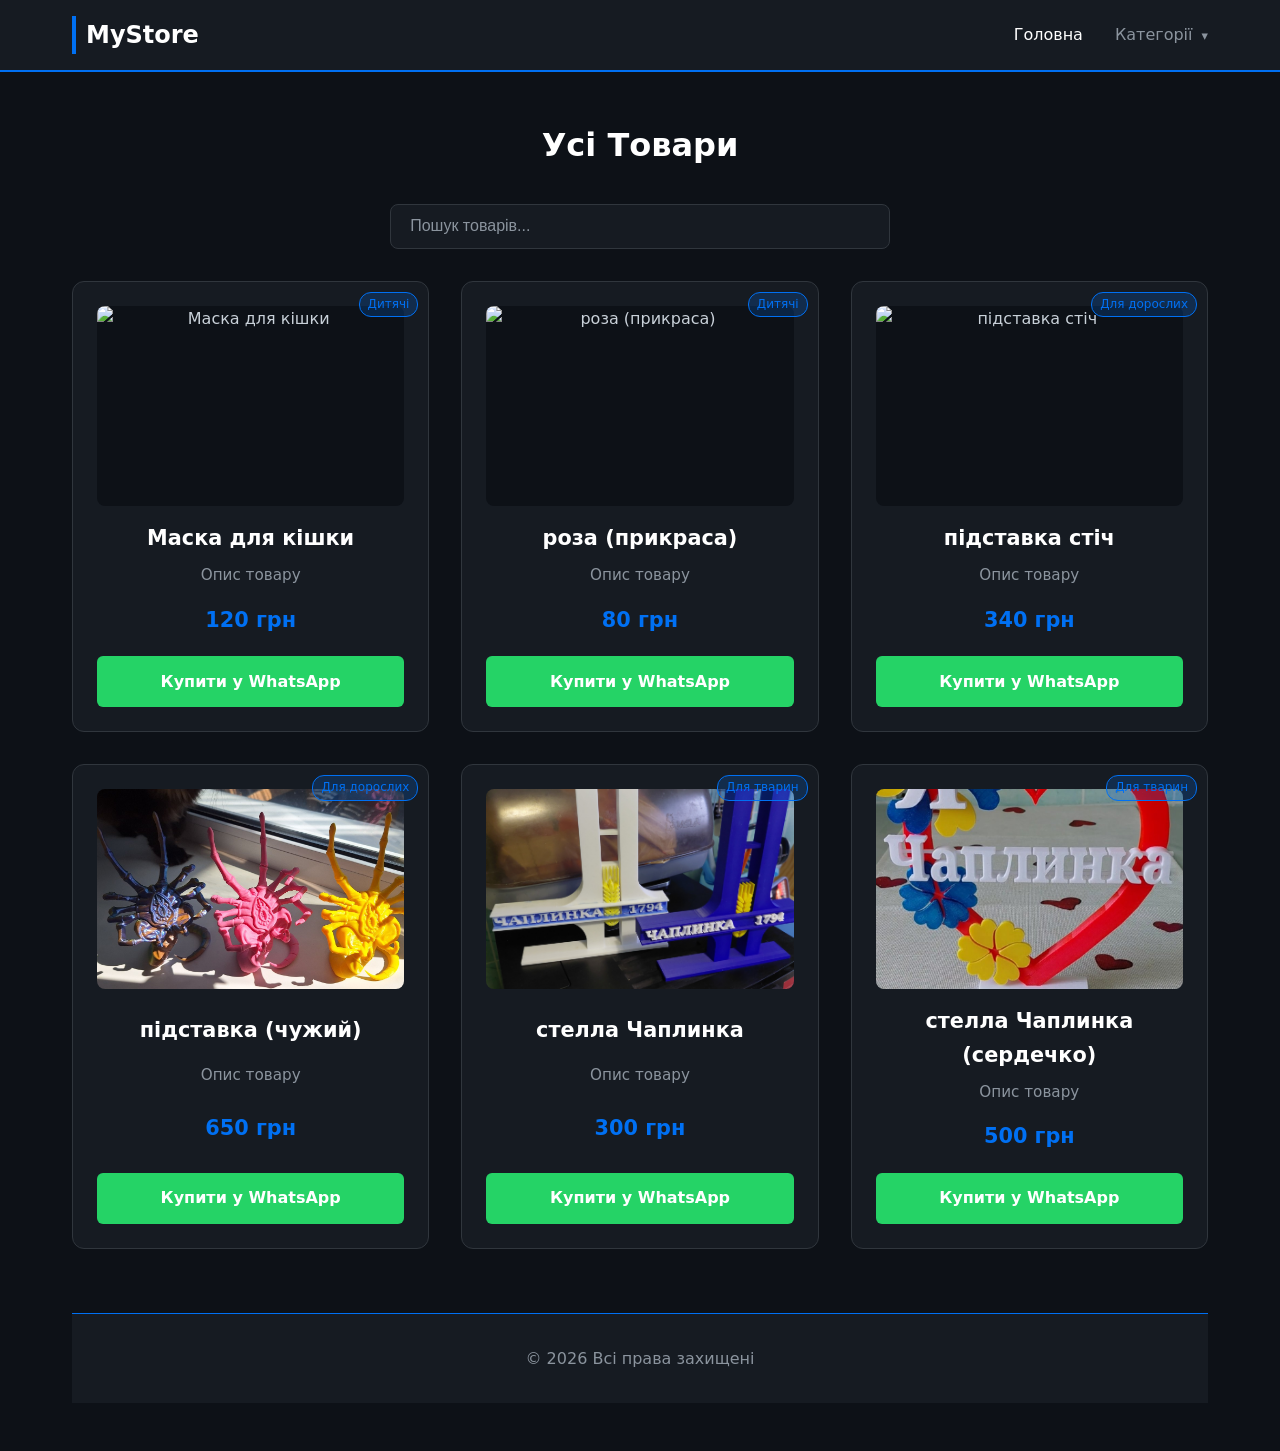
==== index.html @ a67df431 "ввв" ====
<!DOCTYPE html>
<html lang="uk">
<head>
    <meta charset="UTF-8">
    <meta name="viewport" content="width=device-width, initial-scale=1.0">
    <title>MyStore — Головна</title>
    <link rel="stylesheet" href="css/style.css">
</head>
<body>

    <header class="header">
        <div class="nav-container">
            <a href="#" class="logo" onclick="filterCategory('all')">MyStore</a>
            
            <ul class="nav-menu">
                <li><a href="#" class="nav-link active" onclick="filterCategory('all')">Головна</a></li>
                
                <li class="dropdown">
                    <a href="#" class="nav-link dropdown-toggle">Категорії <span class="arrow">▾</span></a>
                    <ul class="dropdown-menu">
                        <li><a href="#" onclick="filterCategory('kids')">Дитячі</a></li>
                        <li><a href="#" onclick="filterCategory('adults')">Для дорослих</a></li>
                        <li><a href="#" onclick="filterCategory('pets')">Для тварин</a></li>
                    </ul>
                </li>
            </ul>
        </div>
    </header>

    <main class="main-content">
        <h2 id="page-title" class="section-title">Усі Товари</h2>
        <div class="search-box">

    <input 
        type="text" 
        id="search-input" 
        placeholder="Пошук товарів..." 
        oninput="searchProducts()"
    >
</div>

    <div class="products-grid">

    <div class="product-card" data-category="kids">
        <div class="product-image-box">
            <img src="images/product1.jpg" alt="Маска для кішки" class="product-img">
        </div>
        <span class="category-badge">Дитячі</span>
        <h3>Маска для кішки</h3>
        <p class="description">Опис товару</p>
        <p class="price">120 грн</p>
        <a href="https://wa.me/380XXXXXXXXX?text=Привіт!%20Я%20хочу%20замовити%20Маска%20для%20кішки" target="_blank" class="btn">Купити у WhatsApp</a>
    </div>

    <div class="product-card" data-category="kids">
        <div class="product-image-box">
            <img src="images/product2.jpg" alt="роза (прикраса)" class="product-img">
        </div>
        <span class="category-badge">Дитячі</span>
        <h3>роза (прикраса)</h3>
        <p class="description">Опис товару</p>
        <p class="price">80 грн</p>
        <a href="https://wa.me/380XXXXXXXXX?text=Привіт!%20Я%20хочу%20замовити%20роза%20(прикраса)" target="_blank" class="btn">Купити у WhatsApp</a>
    </div>

    <div class="product-card" data-category="adults">
        <div class="product-image-box">
            <img src="images/product3.jpg" alt="підставка стіч" class="product-img">
        </div>
        <span class="category-badge">Для дорослих</span>
        <h3>підставка стіч</h3>
        <p class="description">Опис товару</p>
        <p class="price">340 грн</p>
        <a href="https://wa.me/380XXXXXXXXX?text=Привіт!%20Я%20хочу%20замовити%20підставка%20стіч" target="_blank" class="btn">Купити у WhatsApp</a>
    </div>

    <div class="product-card" data-category="adults">
        <div class="product-image-box">
            <img src="images/product4.jpg" alt="підставка (чужий)" class="product-img">
        </div>
        <span class="category-badge">Для дорослих</span>
        <h3>підставка (чужий)</h3>
        <p class="description">Опис товару</p>
        <p class="price">650 грн</p>
        <a href="https://wa.me/380XXXXXXXXX?text=Привіт!%20Я%20хочу%20замовити%20підставка%20(чужий)" target="_blank" class="btn">Купити у WhatsApp</a>
    </div>

    <div class="product-card" data-category="pets">
        <div class="product-image-box">
            <img src="images/product5.jpg" alt="стелла Чаплинка" class="product-img">
        </div>
        <span class="category-badge">Для тварин</span>
        <h3>стелла Чаплинка</h3>
        <p class="description">Опис товару</p>
        <p class="price">300 грн</p>
        <a href="https://wa.me/380XXXXXXXXX?text=Привіт!%20Я%20хочу%20замовити%20стелла%20Чаплинка" target="_blank" class="btn">Купити у WhatsApp</a>
    </div>

    <div class="product-card" data-category="pets">
        <div class="product-image-box">
            <img src="images/product6.jpg" alt="стелла Чаплинка (сердечко)" class="product-img">
        </div>
        <span class="category-badge">Для тварин</span>
        <h3>стелла Чаплинка (сердечко)</h3>
        <p class="description">Опис товару</p>
        <p class="price">500 грн</p>
        <a href="https://wa.me/380XXXXXXXXX?text=Привіт!%20Я%20хочу%20замовити%20стелла%20Чаплинка%20(сердечко)" target="_blank" class="btn">Купити у WhatsApp</a>
    </div>

</div>
    <footer class="footer">
        <p>&copy; 2026 Всі права захищені</p>
    </footer>

    <script src="js/script.js"></script>
</body>
</html>
---- css/style.css ----
* {
    margin: 0;
    padding: 0;
    box-sizing: border-box;
}

body {
    font-family: system-ui, -apple-system, BlinkMacSystemFont, 'Segoe UI', Roboto, sans-serif;
    line-height: 1.6;
    background-color: #0d1117;
    color: #c9d1d9;
    min-height: 100vh;
}

/* Шапка */
.header {
    background-color: #161b22;
    border-bottom: 2px solid #0070f3;
    position: sticky;
    top: 0;
    z-index: 100;
}

.nav-container {
    max-width: 1200px;
    margin: 0 auto;
    padding: 1rem 2rem;
    display: flex;
    justify-content: space-between;
    align-items: center;
}

.logo {
    font-size: 1.5rem;
    font-weight: 700;
    color: #ffffff;
    text-decoration: none;
    border-left: 4px solid #0070f3;
    padding-left: 10px;
}

.nav-menu {
    display: flex;
    list-style: none;
    gap: 2rem;
    align-items: center;
}

.nav-link {
    text-decoration: none;
    color: #8b949e;
    font-weight: 500;
    transition: color 0.3s ease;
}

.nav-link:hover, .nav-link.active {
    color: #ffffff;
}

/* --- Випадаюче меню (Dropdown) --- */
.dropdown {
    position: relative;
}

.arrow {
    font-size: 0.8rem;
    margin-left: 4px;
    transition: transform 0.3s ease;
    display: inline-block;
}

.dropdown:hover .arrow {
    transform: rotate(180deg); /* Повертаємо стрілочку при наведенні */
}

.dropdown-menu {
    position: absolute;
    top: 100%;
    left: 0;
    background-color: #161b22;
    border: 1px solid #30363d;
    border-top: 2px solid #0070f3;
    border-radius: 8px;
    list-style: none;
    padding: 0.5rem 0;
    min-width: 170px;
    box-shadow: 0 10px 25px rgba(0,0,0,0.5);
    
    /* Приховуємо за замовчуванням */
    opacity: 0;
    visibility: hidden;
    transform: translateY(10px);
    transition: all 0.3s ease;
}

/* Показуємо при наведенні мишки */
.dropdown:hover .dropdown-menu {
    opacity: 1;
    visibility: visible;
    transform: translateY(0);
}

.dropdown-menu li a {
    display: block;
    padding: 0.6rem 1.2rem;
    color: #8b949e;
    text-decoration: none;
    font-size: 0.95rem;
    transition: background-color 0.2s, color 0.2s;
}

.dropdown-menu li a:hover {
    background-color: #0070f3;
    color: #ffffff;
}

/* --- Контент і Товари --- */
.main-content {
    max-width: 1200px;
    margin: 0 auto;
    padding: 3rem 2rem;
}

.section-title {
    font-size: 2rem;
    color: #ffffff;
    margin-bottom: 2rem;
    text-align: center;
}

.products-grid {
    display: grid;
    grid-template-columns: repeat(auto-fit, minmax(280px, 1fr));
    gap: 2rem;
}

.product-card {
    background-color: #161b22;
    border: 1px solid #30363d;
    border-radius: 12px;
    padding: 1.5rem;
    display: flex;
    flex-direction: column;
    justify-content: space-between;
    text-align: center;
    position: relative;
    transition: transform 0.3s ease, border-color 0.3s ease;
}

.product-card:hover {
    transform: translateY(-5px);
    border-color: #0070f3;
    box-shadow: 0 10px 20px rgba(0, 112, 243, 0.2);
}

.category-badge {
    position: absolute;
    top: 10px;
    right: 10px;
    background-color: rgba(0, 112, 243, 0.2);
    color: #0070f3;
    border: 1px solid #0070f3;
    font-size: 0.75rem;
    padding: 2px 8px;
    border-radius: 12px;
}

.product-image-box {
    width: 100%;
    height: 200px;
    background-color: #0d1117;
    border-radius: 8px;
    overflow: hidden;
    margin-bottom: 1rem;
    display: flex;
    align-items: center;
    justify-content: center;
}

.product-img {
    width: 100%;
    height: 100%;
    object-fit: cover;
}

.product-card h3 {
    color: #ffffff;
    font-size: 1.3rem;
    margin-bottom: 0.5rem;
}

.description {
    color: #8b949e;
    font-size: 0.95rem;
    margin-bottom: 1rem;
}

.price {
    color: #0070f3;
    font-size: 1.3rem;
    font-weight: bold;
    margin-bottom: 1.2rem;
}

.btn {
    display: inline-block;
    background-color: #25d366;
    color: #ffffff;
    text-decoration: none;
    padding: 0.8rem 1.2rem;
    border-radius: 6px;
    font-weight: 600;
    transition: background-color 0.2s ease;
}

.btn:hover {
    background-color: #1eb954;
}

.footer {
    text-align: center;
    padding: 2rem;
    color: #8b949e;
    margin-top: 4rem;
    border-top: 1px solid #0070f3;
    background-color: #161b22;
}

/* Пошуковий блок */
.search-box {
    margin-bottom: 2rem;
    text-align: center;
}

#search-input {
    width: 100%;
    max-width: 500px;
    padding: 0.8rem 1.2rem;
    font-size: 1rem;
    background-color: #161b22;
    color: #ffffff;
    border: 1px solid #30363d;
    border-radius: 8px;
    outline: none;
    transition: border-color 0.3s ease, box-shadow 0.3s ease;
}

#search-input:focus {
    border-color: #0070f3;
    box-shadow: 0 0 10px rgba(0, 112, 243, 0.3);
}

#search-input::placeholder {
    color: #8b949e;
}
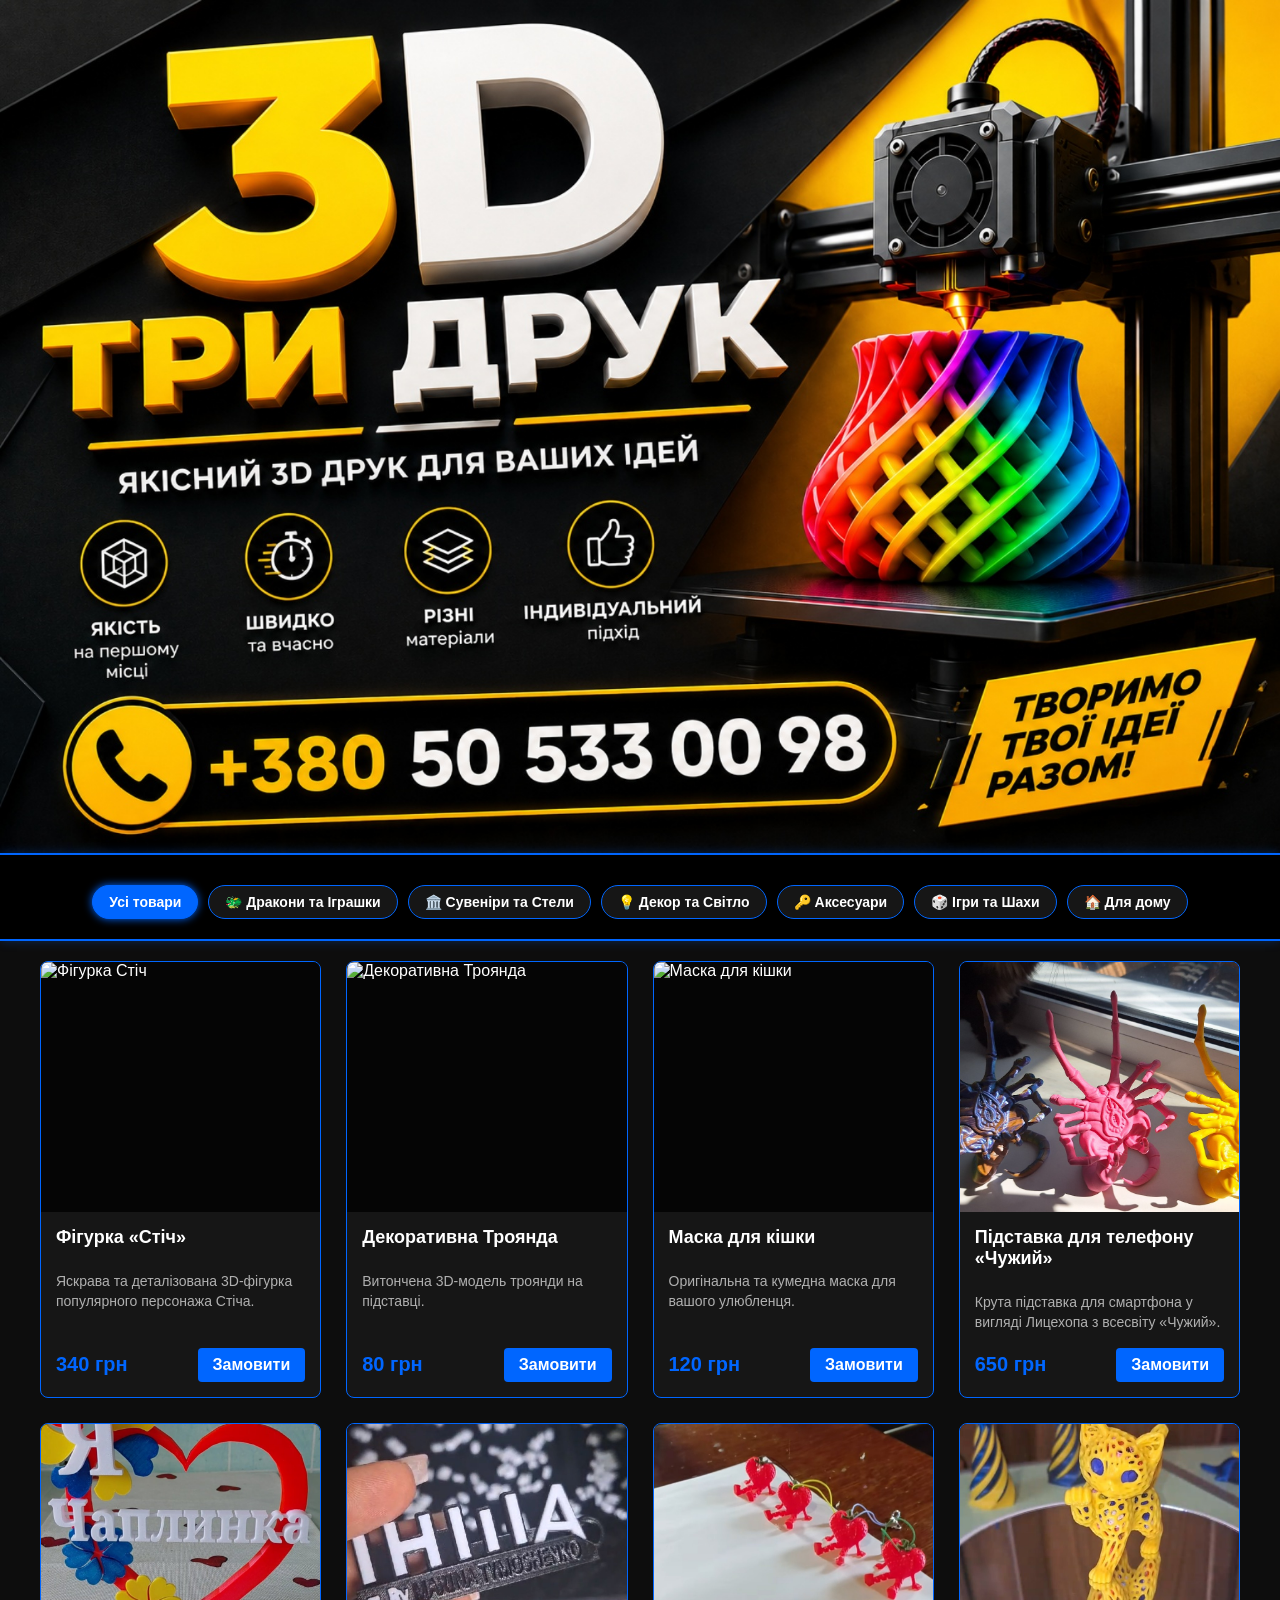
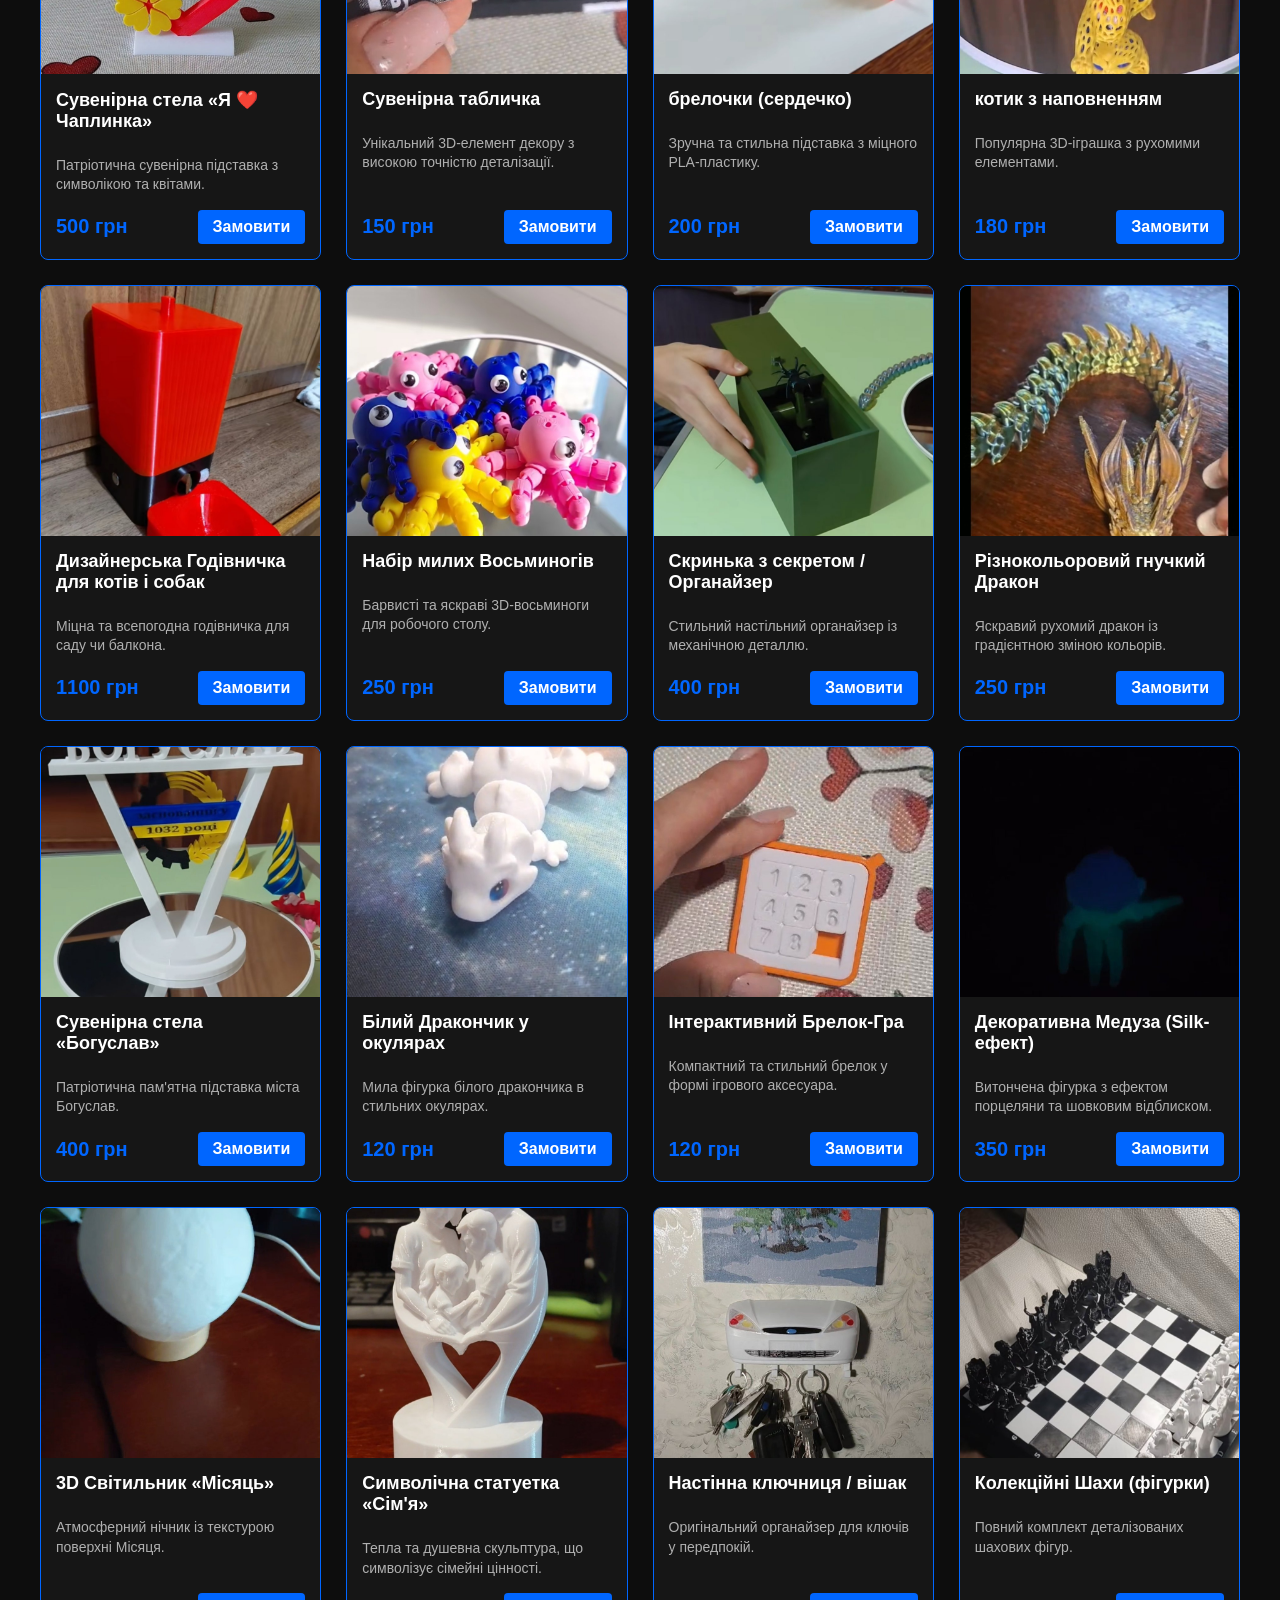
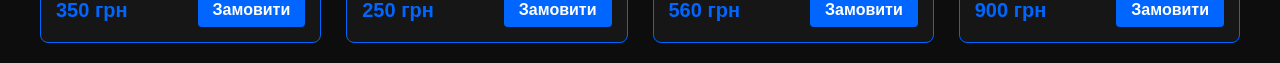
==== commit 6502744b: "15 нових товарів" ====
--- a/index.html
+++ b/index.html
@@ -1,117 +1,417 @@
 <!DOCTYPE html>
 <html lang="uk">
 <head>
-    <meta charset="UTF-8">
-    <meta name="viewport" content="width=device-width, initial-scale=1.0">
-    <title>MyStore — Головна</title>
-    <link rel="stylesheet" href="css/style.css">
+  <meta charset="UTF-8">
+  <meta name="viewport" content="width=device-width, initial-scale=1.0">
+  <title>3D Три Друк — Каталог</title>
+  <style>
+    body {
+      background-color: #0d0d0d;
+      color: #ffffff;
+      font-family: 'Segoe UI', Tahoma, Geneva, Verdana, sans-serif;
+      margin: 0;
+      padding: 0;
+    }
+
+    .main-header {
+      display: flex;
+      flex-direction: column;
+      align-items: center;
+      background-color: #000000;
+      width: 100%;
+    }
+
+    .emblem-container {
+      width: 100%;
+      display: flex;
+      justify-content: center;
+      align-items: center;
+    }
+
+    .emblem-img {
+      width: 100%;
+      height: auto;
+      display: block;
+      object-fit: contain;
+    }
+
+    .nav-bar {
+      width: 100%;
+      background-color: #000000;
+      border-top: 2px solid #0066ff;
+      border-bottom: 2px solid #0066ff;
+      box-shadow: 0 0 10px rgba(0, 102, 255, 0.3);
+      display: flex;
+      justify-content: center;
+      padding: 10px 0;
+    }
+
+    /* Кнопки фільтрів категорій */
+    .filter-buttons {
+      display: flex;
+      flex-wrap: wrap;
+      justify-content: center;
+      gap: 10px;
+      margin: 20px 0 10px 0;
+    }
+
+    .filter-btn {
+      background-color: #161616;
+      color: #ffffff;
+      border: 1px solid #0066ff;
+      padding: 8px 16px;
+      border-radius: 20px;
+      cursor: pointer;
+      font-size: 14px;
+      font-weight: 600;
+      transition: all 0.3s ease;
+    }
+
+    .filter-btn:hover, .filter-btn.active {
+      background-color: #0066ff;
+      box-shadow: 0 0 8px #0066ff;
+    }
+
+    .content {
+      max-width: 1200px;
+      margin: 20px auto;
+      padding: 0 20px;
+    }
+
+    .products-grid {
+      display: grid;
+      grid-template-columns: repeat(auto-fill, minmax(280px, 1fr));
+      gap: 25px;
+    }
+
+    .product-card {
+      background-color: #161616;
+      border: 1px solid #0066ff;
+      border-radius: 8px;
+      overflow: hidden;
+      display: flex;
+      flex-direction: column;
+      transition: transform 0.3s ease, box-shadow 0.3s ease;
+    }
+
+    .product-card.hide {
+      display: none; /* Ховаємо картки при фільтрації */
+    }
+
+    .product-card:hover {
+      transform: translateY(-5px);
+      box-shadow: 0 5px 15px rgba(0, 102, 255, 0.4);
+    }
+
+    .product-image-container {
+      width: 100%;
+      height: 250px;
+      background-color: #050505;
+      display: flex;
+      align-items: center;
+      justify-content: center;
+      overflow: hidden;
+    }
+
+    .product-img {
+      width: 100%;
+      height: 100%;
+      object-fit: cover;
+    }
+
+    .product-info {
+      padding: 15px;
+      display: flex;
+      flex-direction: column;
+      flex-grow: 1;
+    }
+
+    .product-title {
+      font-size: 18px;
+      margin: 0 0 10px 0;
+      color: #ffffff;
+    }
+
+    .product-description {
+      font-size: 14px;
+      color: #b0b0b0;
+      margin-bottom: 15px;
+      flex-grow: 1;
+      line-height: 1.4;
+    }
+
+    .product-bottom {
+      display: flex;
+      justify-content: space-between;
+      align-items: center;
+      margin-top: auto;
+    }
+
+    .product-price {
+      font-size: 20px;
+      font-weight: bold;
+      color: #0066ff;
+    }
+
+    .buy-button {
+      background-color: #0066ff;
+      color: #ffffff;
+      text-decoration: none;
+      padding: 8px 15px;
+      border-radius: 4px;
+      font-weight: bold;
+      display: inline-block;
+      transition: background-color 0.2s ease;
+    }
+
+    .buy-button:hover {
+      background-color: #0044cc;
+    }
+  </style>
 </head>
 <body>
 
-    <header class="header">
-        <div class="nav-container">
-            <a href="#" class="logo" onclick="filterCategory('all')">MyStore</a>
-            
-            <ul class="nav-menu">
-                <li><a href="#" class="nav-link active" onclick="filterCategory('all')">Головна</a></li>
-                
-                <li class="dropdown">
-                    <a href="#" class="nav-link dropdown-toggle">Категорії <span class="arrow">▾</span></a>
-                    <ul class="dropdown-menu">
-                        <li><a href="#" onclick="filterCategory('kids')">Дитячі</a></li>
-                        <li><a href="#" onclick="filterCategory('adults')">Для дорослих</a></li>
-                        <li><a href="#" onclick="filterCategory('pets')">Для тварин</a></li>
-                    </ul>
-                </li>
-            </ul>
-        </div>
-    </header>
-
-    <main class="main-content">
-        <h2 id="page-title" class="section-title">Усі Товари</h2>
-        <div class="search-box">
-
-    <input 
-        type="text" 
-        id="search-input" 
-        placeholder="Пошук товарів..." 
-        oninput="searchProducts()"
-    >
-</div>
+  <header class="main-header">
+    <div class="emblem-container">
+      <img src="images/emblemma.jpg" alt="Емблема" class="emblem-img">
+    </div>
+
+    <nav class="nav-bar">
+      <div class="filter-buttons">
+        <button class="filter-btn active" onclick="filterProducts('all')">Усі товари</button>
+        <button class="filter-btn" onclick="filterProducts('dragons')">🐲 Дракони та Іграшки</button>
+        <button class="filter-btn" onclick="filterProducts('souvenirs')">🏛️ Сувеніри та Стели</button>
+        <button class="filter-btn" onclick="filterProducts('decor')">💡 Декор та Світло</button>
+        <button class="filter-btn" onclick="filterProducts('accessories')">🔑 Аксесуари</button>
+        <button class="filter-btn" onclick="filterProducts('games')">🎲 Ігри та Шахи</button>
+        <button class="filter-btn" onclick="filterProducts('home')">🏠 Для дому</button>
+      </div>
+    </nav>
+  </header>
+
+  <main class="content">
 
     <div class="products-grid">
 
-    <div class="product-card" data-category="kids">
-        <div class="product-image-box">
-            <img src="images/product1.jpg" alt="Маска для кішки" class="product-img">
-        </div>
-        <span class="category-badge">Дитячі</span>
-        <h3>Маска для кішки</h3>
-        <p class="description">Опис товару</p>
-        <p class="price">120 грн</p>
-        <a href="https://wa.me/380XXXXXXXXX?text=Привіт!%20Я%20хочу%20замовити%20Маска%20для%20кішки" target="_blank" class="btn">Купити у WhatsApp</a>
+      <div class="product-card" data-category="dragons">
+        <div class="product-image-container"><img src="images/product1.jpg" alt="Фігурка Стіч" class="product-img"></div>
+        <div class="product-info">
+          <h2 class="product-title">Фігурка «Стіч»</h2>
+          <p class="product-description">Яскрава та деталізована 3D-фігурка популярного персонажа Стіча.</p>
+          <div class="product-bottom"><span class="product-price">340 грн</span><a href="https://wa.me/380505330098?text=Доброго%20дня!%20Хочу%20замовити%20Фігурку%20Стіч" target="_blank" class="buy-button">Замовити</a></div>
+        </div>
+      </div>
+
+      <div class="product-card" data-category="decor">
+        <div class="product-image-container"><img src="images/product2.jpg" alt="Декоративна Троянда" class="product-img"></div>
+        <div class="product-info">
+          <h2 class="product-title">Декоративна Троянда</h2>
+          <p class="product-description">Витончена 3D-модель троянди на підставці.</p>
+          <div class="product-bottom"><span class="product-price">80 грн</span><a href="https://wa.me/380505330098?text=Доброго%20дня!%20Хочу%20замовити%20Декоративну%20Троянду" target="_blank" class="buy-button">Замовити</a></div>
+        </div>
+      </div>
+
+      <div class="product-card" data-category="accessories">
+        <div class="product-image-container"><img src="images/product3.jpg" alt="Маска для кішки" class="product-img"></div>
+        <div class="product-info">
+          <h2 class="product-title">Маска для кішки</h2>
+          <p class="product-description">Оригінальна та кумедна маска для вашого улюбленця.</p>
+          <div class="product-bottom"><span class="product-price">120 грн</span><a href="https://wa.me/380505330098?text=Доброго%20дня!%20Хочу%20замовити%20Маску%20для%20кішки" target="_blank" class="buy-button">Замовити</a></div>
+        </div>
+      </div>
+
+      <div class="product-card" data-category="accessories">
+        <div class="product-image-container"><img src="images/product4.jpg" alt="Підставка для телефону Чужий" class="product-img"></div>
+        <div class="product-info">
+          <h2 class="product-title">Підставка для телефону «Чужий»</h2>
+          <p class="product-description">Крута підставка для смартфона у вигляді Лицехопа з всесвіту «Чужий».</p>
+          <div class="product-bottom"><span class="product-price">650 грн</span><a href="https://wa.me/380505330098?text=Доброго%20дня!%20Хочу%20замовити%20Підставку%20Чужий" target="_blank" class="buy-button">Замовити</a></div>
+        </div>
+      </div>
+
+      <div class="product-card" data-category="souvenirs">
+        <div class="product-image-container"><img src="images/product5.jpg" alt="Стела Чаплинка" class="product-img"></div>
+        <div class="product-info">
+          <h2 class="product-title">Сувенірна стела «Я ❤️ Чаплинка»</h2>
+          <p class="product-description">Патріотична сувенірна підставка з символікою та квітами.</p>
+          <div class="product-bottom"><span class="product-price">500 грн</span><a href="https://wa.me/380505330098?text=Доброго%20дня!%20Хочу%20замовити%20Стелу%20Чаплинка" target="_blank" class="buy-button">Замовити</a></div>
+        </div>
+      </div>
+
+      <div class="product-card" data-category="souvenirs">
+        <div class="product-image-container"><img src="images/1.jpg" alt="Сувенірна табличка" class="product-img"></div>
+        <div class="product-info">
+          <h2 class="product-title">Сувенірна табличка</h2>
+          <p class="product-description">Унікальний 3D-елемент декору з високою точністю деталізації.</p>
+          <div class="product-bottom"><span class="product-price">150 грн</span><a href="https://wa.me/380505330098?text=Доброго%20дня!%20Хочу%20замовити%20Сувенірну%20табличку" target="_blank" class="buy-button">Замовити</a></div>
+        </div>
+      </div>
+
+      <div class="product-card" data-category="accessories">
+        <div class="product-image-container"><img src="images/2.jpg" alt="брелочки (сердечко)" class="product-img"></div>
+        <div class="product-info">
+          <h2 class="product-title">брелочки (сердечко)</h2>
+          <p class="product-description">Зручна та стильна підставка з міцного PLA-пластику.</p>
+          <div class="product-bottom"><span class="product-price">200 грн</span><a href="https://wa.me/380505330098?text=Доброго%20дня!%20Хочу%20замовити%20Декоративну%20підставку" target="_blank" class="buy-button">Замовити</a></div>
+        </div>
+      </div>
+
+      <div class="product-card" data-category="dragons">
+        <div class="product-image-container"><img src="images/3.jpg" alt="котик з наповненням" class="product-img"></div>
+        <div class="product-info">
+          <h2 class="product-title">котик з наповненням</h2>
+          <p class="product-description">Популярна 3D-іграшка з рухомими елементами.</p>
+          <div class="product-bottom"><span class="product-price">180 грн</span><a href="https://wa.me/380505330098?text=Доброго%20дня!%20Хочу%20замовити%20Гнучкого%20дракончика" target="_button" class="buy-button">Замовити</a></div>
+        </div>
+      </div>
+
+      <div class="product-card" data-category="home">
+        <div class="product-image-container"><img src="images/4.jpg" alt="Годівничка" class="product-img"></div>
+        <div class="product-info">
+          <h2 class="product-title">Дизайнерська Годівничка для котів і собак</h2>
+          <p class="product-description">Міцна та всепогодна годівничка для саду чи балкона.</p>
+          <div class="product-bottom"><span class="product-price">1100 грн</span><a href="https://wa.me/380505330098?text=Доброго%20дня!%20Хочу%20замовити%20Годівничку" target="_blank" class="buy-button">Замовити</a></div>
+        </div>
+      </div>
+
+      <div class="product-card" data-category="dragons">
+        <div class="product-image-container"><img src="images/5.jpg" alt="Набір Восьминоги" class="product-img"></div>
+        <div class="product-info">
+          <h2 class="product-title">Набір милих Восьминогів</h2>
+          <p class="product-description">Барвисті та яскраві 3D-восьминоги для робочого столу.</p>
+          <div class="product-bottom"><span class="product-price">250 грн</span><a href="https://wa.me/380505330098?text=Доброго%20дня!%20Хочу%20замовити%20Восьминогів" target="_blank" class="buy-button">Замовити</a></div>
+        </div>
+      </div>
+
+      <div class="product-card" data-category="accessories">
+        <div class="product-image-container"><img src="images/6.jpg" alt="Скринька з секретом" class="product-img"></div>
+        <div class="product-info">
+          <h2 class="product-title">Скринька з секретом / Органайзер</h2>
+          <p class="product-description">Стильний настільний органайзер із механічною деталлю.</p>
+          <div class="product-bottom"><span class="product-price">400 грн</span><a href="https://wa.me/380505330098?text=Доброго%20дня!%20Хочу%20замовити%20Скриньку" target="_blank" class="buy-button">Замовити</a></div>
+        </div>
+      </div>
+
+      <div class="product-card" data-category="dragons">
+        <div class="product-image-container"><img src="images/7.jpg" alt="Дракон різно кольоровий" class="product-img"></div>
+        <div class="product-info">
+          <h2 class="product-title">Різнокольоровий гнучкий Дракон</h2>
+          <p class="product-description">Яскравий рухомий дракон із градієнтною зміною кольорів.</p>
+          <div class="product-bottom"><span class="product-price">250 грн</span><a href="https://wa.me/380505330098?text=Доброго%20дня!%20Хочу%20замовити%20Різнокольорового%20дракона" target="_blank" class="buy-button">Замовити</a></div>
+        </div>
+      </div>
+
+      <div class="product-card" data-category="souvenirs">
+        <div class="product-image-container"><img src="images/8.jpg" alt="Стела Богуслав" class="product-img"></div>
+        <div class="product-info">
+          <h2 class="product-title">Сувенірна стела «Богуслав»</h2>
+          <p class="product-description">Патріотична пам'ятна підставка міста Богуслав.</p>
+          <div class="product-bottom"><span class="product-price">400 грн</span><a href="https://wa.me/380505330098?text=Доброго%20дня!%20Хочу%20замовити%20Стелу%20Богуслав" target="_blank" class="buy-button">Замовити</a></div>
+        </div>
+      </div>
+
+      <div class="product-card" data-category="dragons">
+        <div class="product-image-container"><img src="images/9.jpg" alt="Дракончик білий" class="product-img"></div>
+        <div class="product-info">
+          <h2 class="product-title">Білий Дракончик у окулярах</h2>
+          <p class="product-description">Мила фігурка білого дракончика в стильних окулярах.</p>
+          <div class="product-bottom"><span class="product-price">120 грн</span><a href="https://wa.me/380505330098?text=Доброго%20дня!%20Хочу%20замовити%20Білого%20дракончика" target="_blank" class="buy-button">Замовити</a></div>
+        </div>
+      </div>
+
+      <div class="product-card" data-category="accessories">
+        <div class="product-image-container"><img src="images/10.jpg" alt="Брелок гра" class="product-img"></div>
+        <div class="product-info">
+          <h2 class="product-title">Інтерактивний Брелок-Гра</h2>
+          <p class="product-description">Компактний та стильний брелок у формі ігрового аксесуара.</p>
+          <div class="product-bottom"><span class="product-price">120 грн</span><a href="https://wa.me/380505330098?text=Доброго%20дня!%20Хочу%20замовити%20Брелок%20гру" target="_blank" class="buy-button">Замовити</a></div>
+        </div>
+      </div>
+
+      <div class="product-card" data-category="decor">
+        <div class="product-image-container"><img src="images/11.jpg" alt="Медуза" class="product-img"></div>
+        <div class="product-info">
+          <h2 class="product-title">Декоративна Медуза (Silk-ефект)</h2>
+          <p class="product-description">Витончена фігурка з ефектом порцеляни та шовковим відблиском.</p>
+          <div class="product-bottom"><span class="product-price">350 грн</span><a href="https://wa.me/380505330098?text=Доброго%20дня!%20Хочу%20замовити%20Медузу" target="_blank" class="buy-button">Замовити</a></div>
+        </div>
+      </div>
+
+      <div class="product-card" data-category="decor">
+        <div class="product-image-container"><img src="images/12.jpg" alt="Світильник Луна" class="product-img"></div>
+        <div class="product-info">
+          <h2 class="product-title">3D Світильник «Місяць»</h2>
+          <p class="product-description">Атмосферний нічник із текстурою поверхні Місяця.</p>
+          <div class="product-bottom"><span class="product-price">350 грн</span><a href="https://wa.me/380505330098?text=Доброго%20дня!%20Хочу%20замовити%20Світильник%20Луна" target="_blank" class="buy-button">Замовити</a></div>
+        </div>
+      </div>
+
+      <div class="product-card" data-category="decor">
+        <div class="product-image-container"><img src="images/13.jpg" alt="Статуетка сім'ї" class="product-img"></div>
+        <div class="product-info">
+          <h2 class="product-title">Символічна статуетка «Сім'я»</h2>
+          <p class="product-description">Тепла та душевна скульптура, що символізує сімейні цінності.</p>
+          <div class="product-bottom"><span class="product-price">250 грн</span><a href="https://wa.me/380505330098?text=Доброго%20дня!%20Хочу%20замовити%20Статуетку%20сім'ї" target="_blank" class="buy-button">Замовити</a></div>
+        </div>
+      </div>
+
+      <div class="product-card" data-category="accessories">
+        <div class="product-image-container"><img src="images/14.jpg" alt="Вішак для ключів" class="product-img"></div>
+        <div class="product-info">
+          <h2 class="product-title">Настінна ключниця / вішак</h2>
+          <p class="product-description">Оригінальний органайзер для ключів у передпокій.</p>
+          <div class="product-bottom"><span class="product-price">560 грн</span><a href="https://wa.me/380505330098?text=Доброго%20дня!%20Хочу%20замовити%20Вішалку%20для%20ключів" target="_blank" class="buy-button">Замовити</a></div>
+        </div>
+      </div>
+
+      <div class="product-card" data-category="games">
+        <div class="product-image-container"><img src="images/15.jpg" alt="Шахи" class="product-img"></div>
+        <div class="product-info">
+          <h2 class="product-title">Колекційні Шахи (фігурки)</h2>
+          <p class="product-description">Повний комплект деталізованих шахових фігур.</p>
+          <div class="product-bottom"><span class="product-price">900 грн</span><a href="https://wa.me/380505330098?text=Доброго%20дня!%20Хочу%20замовити%20Шахи" target="_blank" class="buy-button">Замовити</a></div>
+        </div>
+      </div>
+
     </div>
-
-    <div class="product-card" data-category="kids">
-        <div class="product-image-box">
-            <img src="images/product2.jpg" alt="роза (прикраса)" class="product-img">
-        </div>
-        <span class="category-badge">Дитячі</span>
-        <h3>роза (прикраса)</h3>
-        <p class="description">Опис товару</p>
-        <p class="price">80 грн</p>
-        <a href="https://wa.me/380XXXXXXXXX?text=Привіт!%20Я%20хочу%20замовити%20роза%20(прикраса)" target="_blank" class="btn">Купити у WhatsApp</a>
-    </div>
-
-    <div class="product-card" data-category="adults">
-        <div class="product-image-box">
-            <img src="images/product3.jpg" alt="підставка стіч" class="product-img">
-        </div>
-        <span class="category-badge">Для дорослих</span>
-        <h3>підставка стіч</h3>
-        <p class="description">Опис товару</p>
-        <p class="price">340 грн</p>
-        <a href="https://wa.me/380XXXXXXXXX?text=Привіт!%20Я%20хочу%20замовити%20підставка%20стіч" target="_blank" class="btn">Купити у WhatsApp</a>
-    </div>
-
-    <div class="product-card" data-category="adults">
-        <div class="product-image-box">
-            <img src="images/product4.jpg" alt="підставка (чужий)" class="product-img">
-        </div>
-        <span class="category-badge">Для дорослих</span>
-        <h3>підставка (чужий)</h3>
-        <p class="description">Опис товару</p>
-        <p class="price">650 грн</p>
-        <a href="https://wa.me/380XXXXXXXXX?text=Привіт!%20Я%20хочу%20замовити%20підставка%20(чужий)" target="_blank" class="btn">Купити у WhatsApp</a>
-    </div>
-
-    <div class="product-card" data-category="pets">
-        <div class="product-image-box">
-            <img src="images/product5.jpg" alt="стелла Чаплинка" class="product-img">
-        </div>
-        <span class="category-badge">Для тварин</span>
-        <h3>стелла Чаплинка</h3>
-        <p class="description">Опис товару</p>
-        <p class="price">300 грн</p>
-        <a href="https://wa.me/380XXXXXXXXX?text=Привіт!%20Я%20хочу%20замовити%20стелла%20Чаплинка" target="_blank" class="btn">Купити у WhatsApp</a>
-    </div>
-
-    <div class="product-card" data-category="pets">
-        <div class="product-image-box">
-            <img src="images/product6.jpg" alt="стелла Чаплинка (сердечко)" class="product-img">
-        </div>
-        <span class="category-badge">Для тварин</span>
-        <h3>стелла Чаплинка (сердечко)</h3>
-        <p class="description">Опис товару</p>
-        <p class="price">500 грн</p>
-        <a href="https://wa.me/380XXXXXXXXX?text=Привіт!%20Я%20хочу%20замовити%20стелла%20Чаплинка%20(сердечко)" target="_blank" class="btn">Купити у WhatsApp</a>
-    </div>
-
-</div>
-    <footer class="footer">
-        <p>&copy; 2026 Всі права захищені</p>
-    </footer>
-
-    <script src="js/script.js"></script>
+  </main>
+
+  <script>
+    function filterProducts(category) {
+      const cards = document.querySelectorAll('.product-card');
+      const buttons = document.querySelectorAll('.filter-btn');
+
+      // Перемикання активного стилю кнопок
+      buttons.forEach(btn => btn.classList.remove('active'));
+      event.target.classList.add('active');
+
+      // Показ / Приховування товарів
+      cards.forEach(card => {
+        if (category === 'all' || card.getAttribute('data-category') === category) {
+          card.classList.remove('hide');
+        } else {
+          card.classList.add('hide');
+        }
+      });
+    }
+
+    // Підтримка переходу за посиланням з іншої сторінки (наприклад: index.html?cat=dragons)
+    window.addEventListener('DOMContentLoaded', () => {
+      const urlParams = new URLSearchParams(window.location.search);
+      const catParam = urlParams.get('cat');
+      if (catParam) {
+        filterProducts(catParam);
+        // Знаходимо і підсвічуємо відповідну кнопку
+        const buttons = document.querySelectorAll('.filter-btn');
+        buttons.forEach(btn => {
+          if (btn.getAttribute('onclick').includes(catParam)) {
+            buttons.forEach(b => b.classList.remove('active'));
+            btn.classList.add('active');
+          }
+        });
+      }
+    });
+  </script>
+
 </body>
-</html>
+</html> 
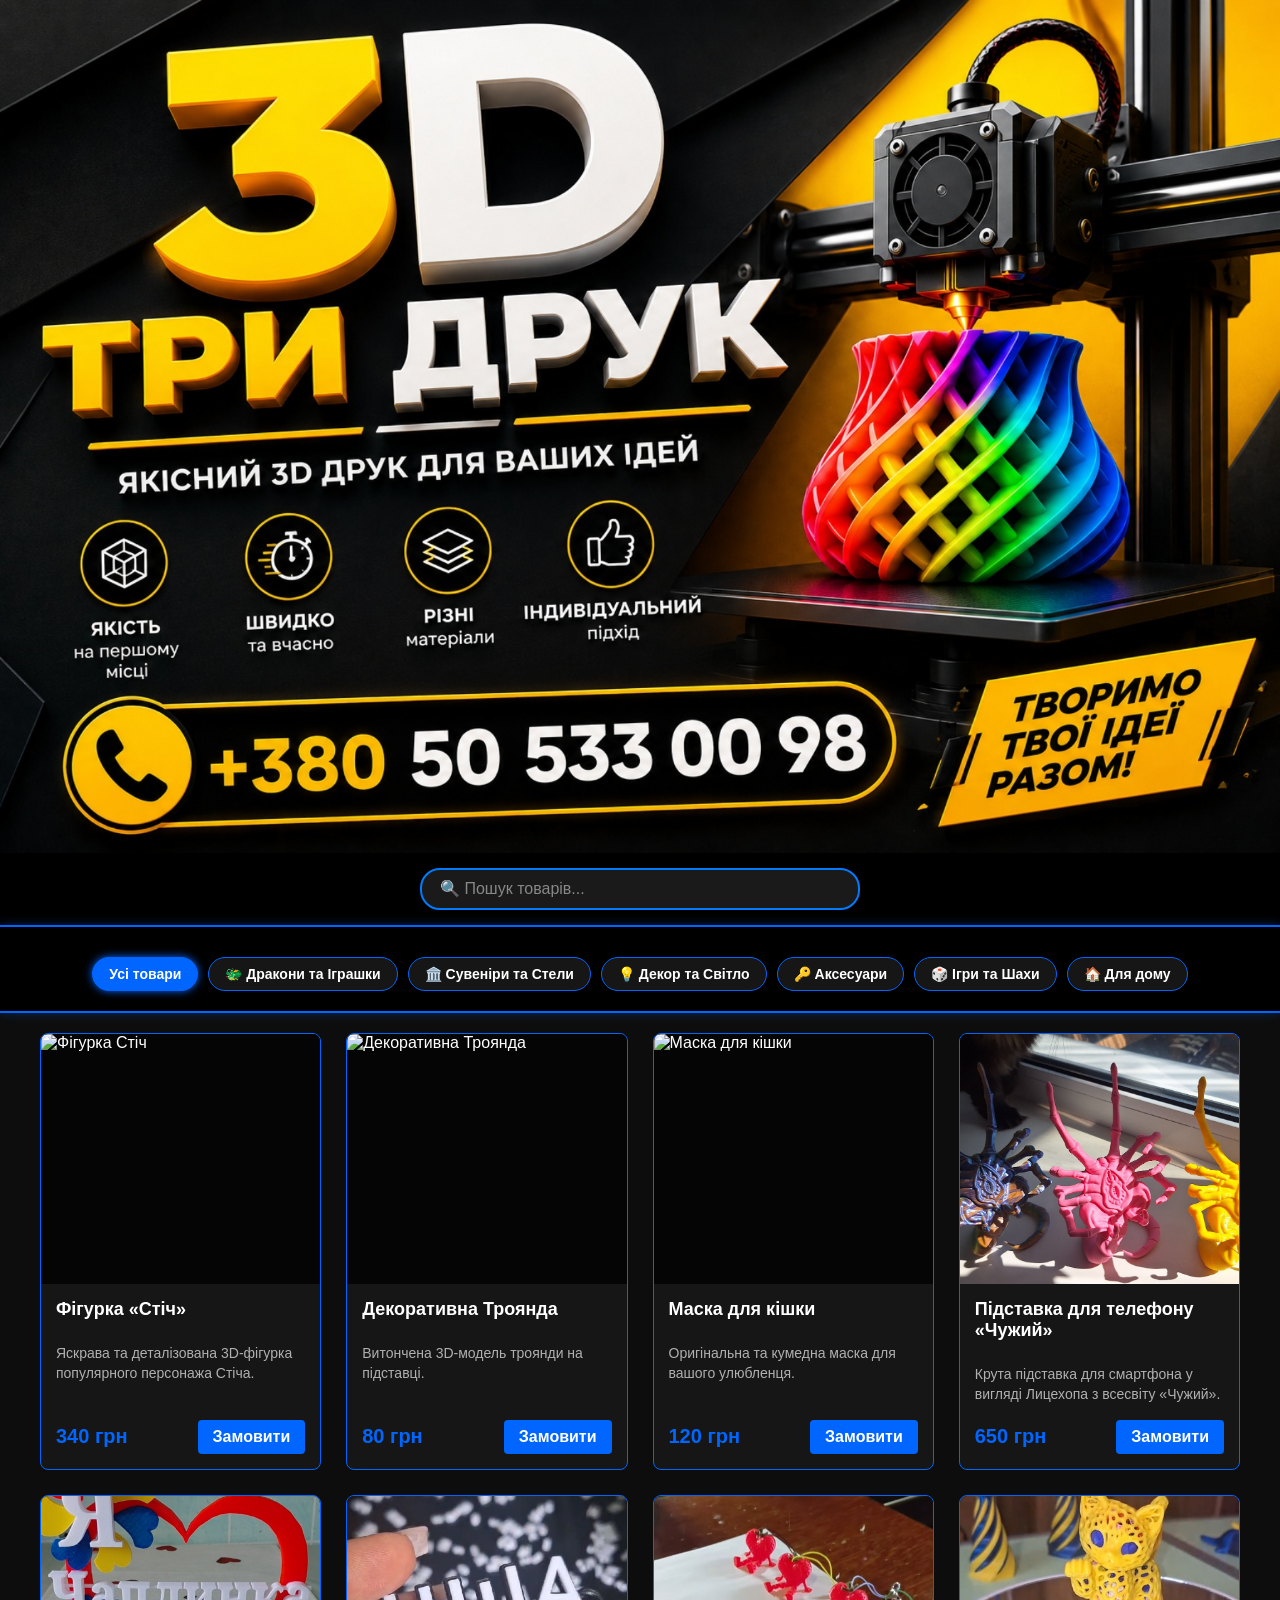
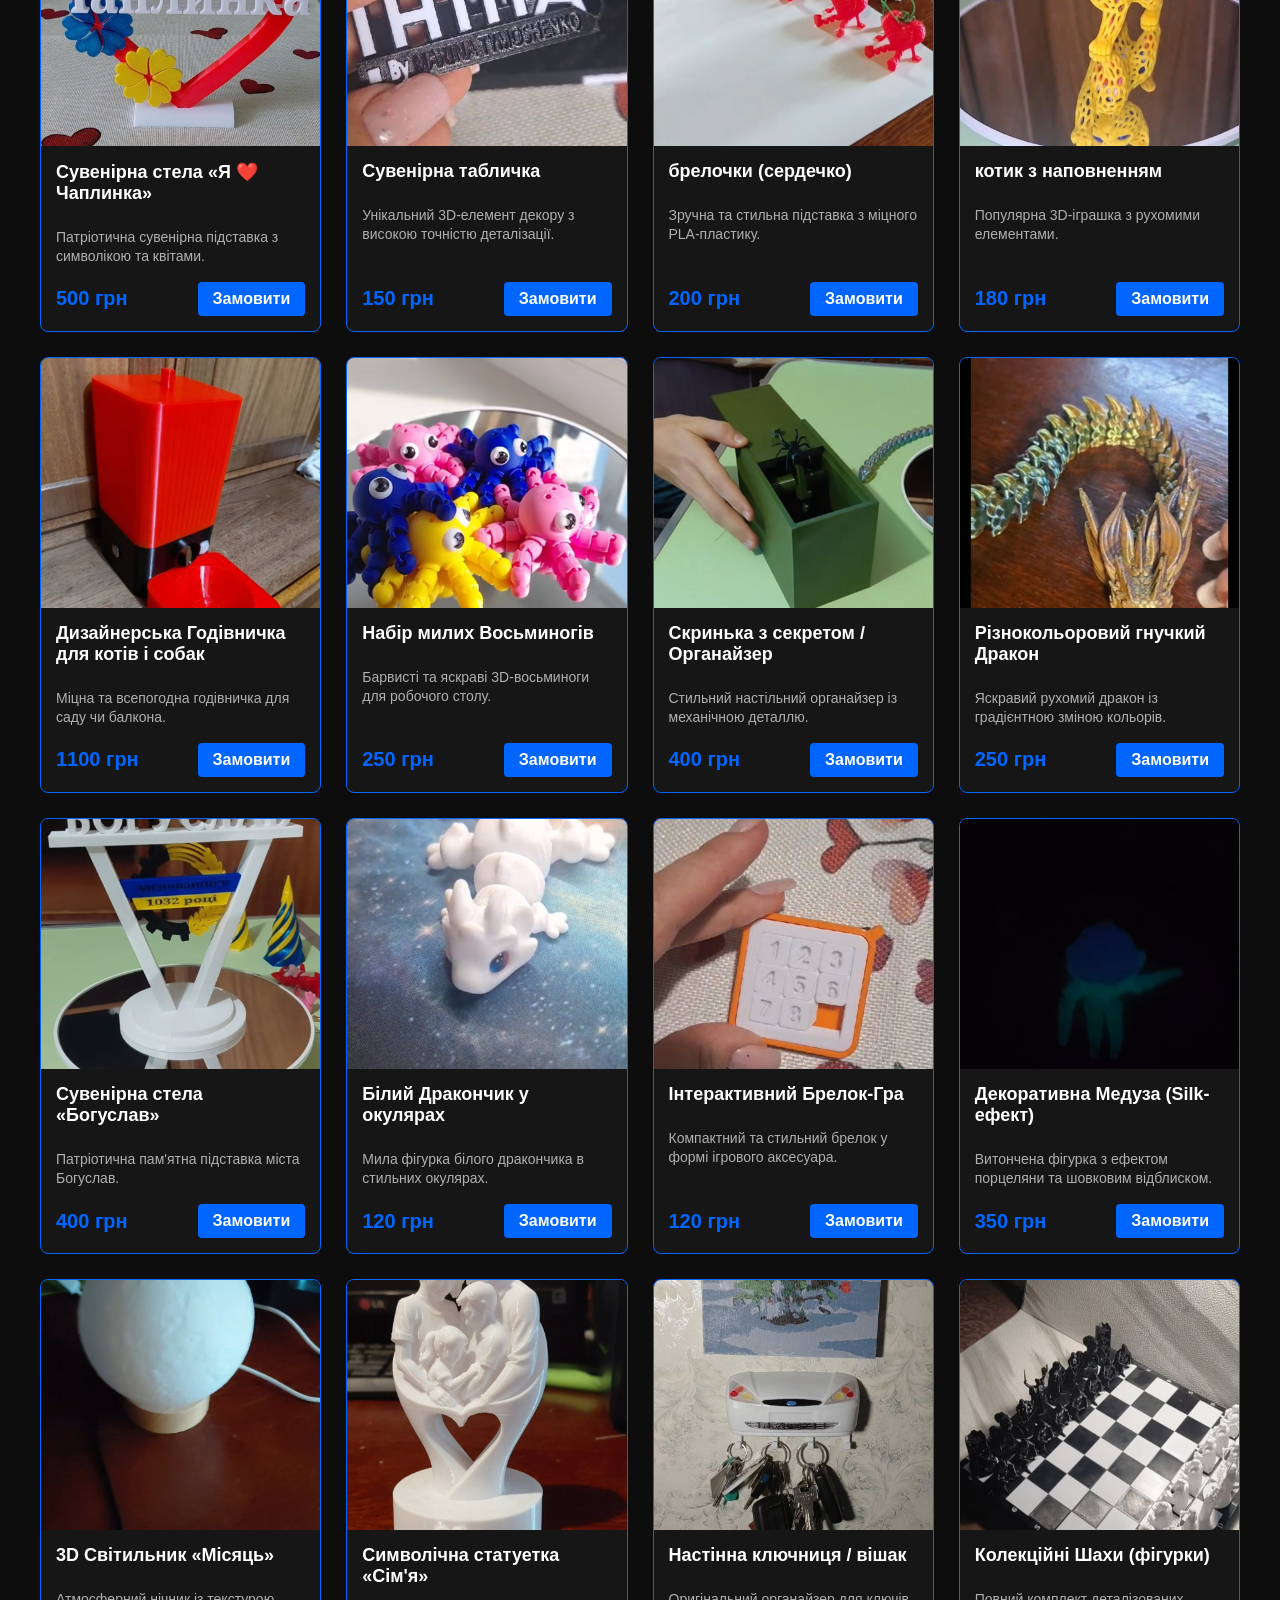
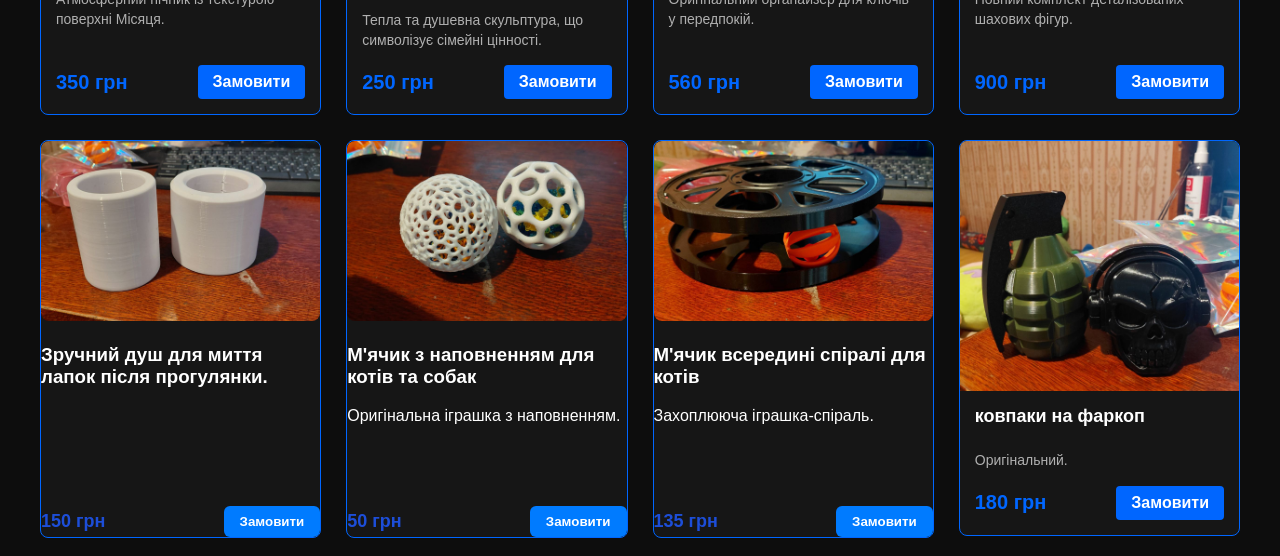
==== commit 236af2c7: "3.0" ====
--- a/index.html
+++ b/index.html
@@ -1,5 +1,6 @@
 <!DOCTYPE html>
 <html lang="uk">
+
 <head>
   <meta charset="UTF-8">
   <meta name="viewport" content="width=device-width, initial-scale=1.0">
@@ -35,6 +36,29 @@
       object-fit: contain;
     }
 
+    .search-container {
+  width: 100%;
+  display: flex;
+  justify-content: center;
+  margin: 15px 0;
+}
+
+#searchInput {
+  width: 80%;
+  max-width: 400px;
+  padding: 10px 18px;
+  font-size: 16px;
+  color: #ffffff;
+  background-color: #1a1a1a;
+  border: 2px solid #007bff;
+  border-radius: 20px;
+  outline: none;
+}
+
+#searchInput::placeholder {
+  color: #888888;
+}
+
     .nav-bar {
       width: 100%;
       background-color: #000000;
@@ -67,7 +91,8 @@
       transition: all 0.3s ease;
     }
 
-    .filter-btn:hover, .filter-btn.active {
+    .filter-btn:hover,
+    .filter-btn.active {
       background-color: #0066ff;
       box-shadow: 0 0 8px #0066ff;
     }
@@ -94,8 +119,10 @@
       transition: transform 0.3s ease, box-shadow 0.3s ease;
     }
 
+
     .product-card.hide {
-      display: none; /* Ховаємо картки при фільтрації */
+      display: none;
+      /* Ховаємо картки при фільтрації */
     }
 
     .product-card:hover {
@@ -168,14 +195,27 @@
       background-color: #0044cc;
     }
   </style>
+  </style>
+
 </head>
+
 <body>
 
   <header class="main-header">
+
     <div class="emblem-container">
       <img src="images/emblemma.jpg" alt="Емблема" class="emblem-img">
     </div>
 
+<div class="search-container">
+  <input 
+    type="text" 
+    id="searchInput" 
+    placeholder="🔍 Пошук товарів..." 
+    onkeyup="filterProducts()"
+  >
+</div>
+    
     <nav class="nav-bar">
       <div class="filter-buttons">
         <button class="filter-btn active" onclick="filterProducts('all')">Усі товари</button>
@@ -194,47 +234,62 @@
     <div class="products-grid">
 
       <div class="product-card" data-category="dragons">
-        <div class="product-image-container"><img src="images/product1.jpg" alt="Фігурка Стіч" class="product-img"></div>
+        <div class="product-image-container"><img src="images/product1.jpg" alt="Фігурка Стіч" class="product-img">
+        </div>
         <div class="product-info">
           <h2 class="product-title">Фігурка «Стіч»</h2>
           <p class="product-description">Яскрава та деталізована 3D-фігурка популярного персонажа Стіча.</p>
-          <div class="product-bottom"><span class="product-price">340 грн</span><a href="https://wa.me/380505330098?text=Доброго%20дня!%20Хочу%20замовити%20Фігурку%20Стіч" target="_blank" class="buy-button">Замовити</a></div>
+          <div class="product-bottom"><span class="product-price">340 грн</span><a
+              href="https://wa.me/380505330098?text=Доброго%20дня!%20Хочу%20замовити%20Фігурку%20Стіч" target="_blank"
+              class="buy-button">Замовити</a></div>
         </div>
       </div>
 
       <div class="product-card" data-category="decor">
-        <div class="product-image-container"><img src="images/product2.jpg" alt="Декоративна Троянда" class="product-img"></div>
+        <div class="product-image-container"><img src="images/product2.jpg" alt="Декоративна Троянда"
+            class="product-img"></div>
         <div class="product-info">
           <h2 class="product-title">Декоративна Троянда</h2>
           <p class="product-description">Витончена 3D-модель троянди на підставці.</p>
-          <div class="product-bottom"><span class="product-price">80 грн</span><a href="https://wa.me/380505330098?text=Доброго%20дня!%20Хочу%20замовити%20Декоративну%20Троянду" target="_blank" class="buy-button">Замовити</a></div>
-        </div>
-      </div>
-
-      <div class="product-card" data-category="accessories">
-        <div class="product-image-container"><img src="images/product3.jpg" alt="Маска для кішки" class="product-img"></div>
+          <div class="product-bottom"><span class="product-price">80 грн</span><a
+              href="https://wa.me/380505330098?text=Доброго%20дня!%20Хочу%20замовити%20Декоративну%20Троянду"
+              target="_blank" class="buy-button">Замовити</a></div>
+        </div>
+      </div>
+
+      <div class="product-card" data-category="accessories">
+        <div class="product-image-container"><img src="images/product3.jpg" alt="Маска для кішки" class="product-img">
+        </div>
         <div class="product-info">
           <h2 class="product-title">Маска для кішки</h2>
           <p class="product-description">Оригінальна та кумедна маска для вашого улюбленця.</p>
-          <div class="product-bottom"><span class="product-price">120 грн</span><a href="https://wa.me/380505330098?text=Доброго%20дня!%20Хочу%20замовити%20Маску%20для%20кішки" target="_blank" class="buy-button">Замовити</a></div>
-        </div>
-      </div>
-
-      <div class="product-card" data-category="accessories">
-        <div class="product-image-container"><img src="images/product4.jpg" alt="Підставка для телефону Чужий" class="product-img"></div>
+          <div class="product-bottom"><span class="product-price">120 грн</span><a
+              href="https://wa.me/380505330098?text=Доброго%20дня!%20Хочу%20замовити%20Маску%20для%20кішки"
+              target="_blank" class="buy-button">Замовити</a></div>
+        </div>
+      </div>
+
+      <div class="product-card" data-category="accessories">
+        <div class="product-image-container"><img src="images/product4.jpg" alt="Підставка для телефону Чужий"
+            class="product-img"></div>
         <div class="product-info">
           <h2 class="product-title">Підставка для телефону «Чужий»</h2>
           <p class="product-description">Крута підставка для смартфона у вигляді Лицехопа з всесвіту «Чужий».</p>
-          <div class="product-bottom"><span class="product-price">650 грн</span><a href="https://wa.me/380505330098?text=Доброго%20дня!%20Хочу%20замовити%20Підставку%20Чужий" target="_blank" class="buy-button">Замовити</a></div>
+          <div class="product-bottom"><span class="product-price">650 грн</span><a
+              href="https://wa.me/380505330098?text=Доброго%20дня!%20Хочу%20замовити%20Підставку%20Чужий"
+              target="_blank" class="buy-button">Замовити</a></div>
         </div>
       </div>
 
       <div class="product-card" data-category="souvenirs">
-        <div class="product-image-container"><img src="images/product5.jpg" alt="Стела Чаплинка" class="product-img"></div>
+        <div class="product-image-container"><img src="images/product5.jpg" alt="Стела Чаплинка" class="product-img">
+        </div>
         <div class="product-info">
           <h2 class="product-title">Сувенірна стела «Я ❤️ Чаплинка»</h2>
           <p class="product-description">Патріотична сувенірна підставка з символікою та квітами.</p>
-          <div class="product-bottom"><span class="product-price">500 грн</span><a href="https://wa.me/380505330098?text=Доброго%20дня!%20Хочу%20замовити%20Стелу%20Чаплинка" target="_blank" class="buy-button">Замовити</a></div>
+          <div class="product-bottom"><span class="product-price">500 грн</span><a
+              href="https://wa.me/380505330098?text=Доброго%20дня!%20Хочу%20замовити%20Стелу%20Чаплинка" target="_blank"
+              class="buy-button">Замовити</a></div>
         </div>
       </div>
 
@@ -243,25 +298,33 @@
         <div class="product-info">
           <h2 class="product-title">Сувенірна табличка</h2>
           <p class="product-description">Унікальний 3D-елемент декору з високою точністю деталізації.</p>
-          <div class="product-bottom"><span class="product-price">150 грн</span><a href="https://wa.me/380505330098?text=Доброго%20дня!%20Хочу%20замовити%20Сувенірну%20табличку" target="_blank" class="buy-button">Замовити</a></div>
-        </div>
-      </div>
-
-      <div class="product-card" data-category="accessories">
-        <div class="product-image-container"><img src="images/2.jpg" alt="брелочки (сердечко)" class="product-img"></div>
+          <div class="product-bottom"><span class="product-price">150 грн</span><a
+              href="https://wa.me/380505330098?text=Доброго%20дня!%20Хочу%20замовити%20Сувенірну%20табличку"
+              target="_blank" class="buy-button">Замовити</a></div>
+        </div>
+      </div>
+
+      <div class="product-card" data-category="accessories">
+        <div class="product-image-container"><img src="images/2.jpg" alt="брелочки (сердечко)" class="product-img">
+        </div>
         <div class="product-info">
           <h2 class="product-title">брелочки (сердечко)</h2>
           <p class="product-description">Зручна та стильна підставка з міцного PLA-пластику.</p>
-          <div class="product-bottom"><span class="product-price">200 грн</span><a href="https://wa.me/380505330098?text=Доброго%20дня!%20Хочу%20замовити%20Декоративну%20підставку" target="_blank" class="buy-button">Замовити</a></div>
+          <div class="product-bottom"><span class="product-price">200 грн</span><a
+              href="https://wa.me/380505330098?text=Доброго%20дня!%20Хочу%20замовити%20Декоративну%20підставку"
+              target="_blank" class="buy-button">Замовити</a></div>
         </div>
       </div>
 
       <div class="product-card" data-category="dragons">
-        <div class="product-image-container"><img src="images/3.jpg" alt="котик з наповненням" class="product-img"></div>
+        <div class="product-image-container"><img src="images/3.jpg" alt="котик з наповненням" class="product-img">
+        </div>
         <div class="product-info">
           <h2 class="product-title">котик з наповненням</h2>
           <p class="product-description">Популярна 3D-іграшка з рухомими елементами.</p>
-          <div class="product-bottom"><span class="product-price">180 грн</span><a href="https://wa.me/380505330098?text=Доброго%20дня!%20Хочу%20замовити%20Гнучкого%20дракончика" target="_button" class="buy-button">Замовити</a></div>
+          <div class="product-bottom"><span class="product-price">180 грн</span><a
+              href="https://wa.me/380505330098?text=Доброго%20дня!%20Хочу%20замовити%20Гнучкого%20дракончика"
+              target="_button" class="buy-button">Замовити</a></div>
         </div>
       </div>
 
@@ -270,7 +333,9 @@
         <div class="product-info">
           <h2 class="product-title">Дизайнерська Годівничка для котів і собак</h2>
           <p class="product-description">Міцна та всепогодна годівничка для саду чи балкона.</p>
-          <div class="product-bottom"><span class="product-price">1100 грн</span><a href="https://wa.me/380505330098?text=Доброго%20дня!%20Хочу%20замовити%20Годівничку" target="_blank" class="buy-button">Замовити</a></div>
+          <div class="product-bottom"><span class="product-price">1100 грн</span><a
+              href="https://wa.me/380505330098?text=Доброго%20дня!%20Хочу%20замовити%20Годівничку" target="_blank"
+              class="buy-button">Замовити</a></div>
         </div>
       </div>
 
@@ -279,25 +344,33 @@
         <div class="product-info">
           <h2 class="product-title">Набір милих Восьминогів</h2>
           <p class="product-description">Барвисті та яскраві 3D-восьминоги для робочого столу.</p>
-          <div class="product-bottom"><span class="product-price">250 грн</span><a href="https://wa.me/380505330098?text=Доброго%20дня!%20Хочу%20замовити%20Восьминогів" target="_blank" class="buy-button">Замовити</a></div>
-        </div>
-      </div>
-
-      <div class="product-card" data-category="accessories">
-        <div class="product-image-container"><img src="images/6.jpg" alt="Скринька з секретом" class="product-img"></div>
+          <div class="product-bottom"><span class="product-price">250 грн</span><a
+              href="https://wa.me/380505330098?text=Доброго%20дня!%20Хочу%20замовити%20Восьминогів" target="_blank"
+              class="buy-button">Замовити</a></div>
+        </div>
+      </div>
+
+      <div class="product-card" data-category="accessories">
+        <div class="product-image-container"><img src="images/6.jpg" alt="Скринька з секретом" class="product-img">
+        </div>
         <div class="product-info">
           <h2 class="product-title">Скринька з секретом / Органайзер</h2>
           <p class="product-description">Стильний настільний органайзер із механічною деталлю.</p>
-          <div class="product-bottom"><span class="product-price">400 грн</span><a href="https://wa.me/380505330098?text=Доброго%20дня!%20Хочу%20замовити%20Скриньку" target="_blank" class="buy-button">Замовити</a></div>
+          <div class="product-bottom"><span class="product-price">400 грн</span><a
+              href="https://wa.me/380505330098?text=Доброго%20дня!%20Хочу%20замовити%20Скриньку" target="_blank"
+              class="buy-button">Замовити</a></div>
         </div>
       </div>
 
       <div class="product-card" data-category="dragons">
-        <div class="product-image-container"><img src="images/7.jpg" alt="Дракон різно кольоровий" class="product-img"></div>
+        <div class="product-image-container"><img src="images/7.jpg" alt="Дракон різно кольоровий" class="product-img">
+        </div>
         <div class="product-info">
           <h2 class="product-title">Різнокольоровий гнучкий Дракон</h2>
           <p class="product-description">Яскравий рухомий дракон із градієнтною зміною кольорів.</p>
-          <div class="product-bottom"><span class="product-price">250 грн</span><a href="https://wa.me/380505330098?text=Доброго%20дня!%20Хочу%20замовити%20Різнокольорового%20дракона" target="_blank" class="buy-button">Замовити</a></div>
+          <div class="product-bottom"><span class="product-price">250 грн</span><a
+              href="https://wa.me/380505330098?text=Доброго%20дня!%20Хочу%20замовити%20Різнокольорового%20дракона"
+              target="_blank" class="buy-button">Замовити</a></div>
         </div>
       </div>
 
@@ -306,7 +379,9 @@
         <div class="product-info">
           <h2 class="product-title">Сувенірна стела «Богуслав»</h2>
           <p class="product-description">Патріотична пам'ятна підставка міста Богуслав.</p>
-          <div class="product-bottom"><span class="product-price">400 грн</span><a href="https://wa.me/380505330098?text=Доброго%20дня!%20Хочу%20замовити%20Стелу%20Богуслав" target="_blank" class="buy-button">Замовити</a></div>
+          <div class="product-bottom"><span class="product-price">400 грн</span><a
+              href="https://wa.me/380505330098?text=Доброго%20дня!%20Хочу%20замовити%20Стелу%20Богуслав" target="_blank"
+              class="buy-button">Замовити</a></div>
         </div>
       </div>
 
@@ -315,7 +390,9 @@
         <div class="product-info">
           <h2 class="product-title">Білий Дракончик у окулярах</h2>
           <p class="product-description">Мила фігурка білого дракончика в стильних окулярах.</p>
-          <div class="product-bottom"><span class="product-price">120 грн</span><a href="https://wa.me/380505330098?text=Доброго%20дня!%20Хочу%20замовити%20Білого%20дракончика" target="_blank" class="buy-button">Замовити</a></div>
+          <div class="product-bottom"><span class="product-price">120 грн</span><a
+              href="https://wa.me/380505330098?text=Доброго%20дня!%20Хочу%20замовити%20Білого%20дракончика"
+              target="_blank" class="buy-button">Замовити</a></div>
         </div>
       </div>
 
@@ -324,7 +401,9 @@
         <div class="product-info">
           <h2 class="product-title">Інтерактивний Брелок-Гра</h2>
           <p class="product-description">Компактний та стильний брелок у формі ігрового аксесуара.</p>
-          <div class="product-bottom"><span class="product-price">120 грн</span><a href="https://wa.me/380505330098?text=Доброго%20дня!%20Хочу%20замовити%20Брелок%20гру" target="_blank" class="buy-button">Замовити</a></div>
+          <div class="product-bottom"><span class="product-price">120 грн</span><a
+              href="https://wa.me/380505330098?text=Доброго%20дня!%20Хочу%20замовити%20Брелок%20гру" target="_blank"
+              class="buy-button">Замовити</a></div>
         </div>
       </div>
 
@@ -333,7 +412,9 @@
         <div class="product-info">
           <h2 class="product-title">Декоративна Медуза (Silk-ефект)</h2>
           <p class="product-description">Витончена фігурка з ефектом порцеляни та шовковим відблиском.</p>
-          <div class="product-bottom"><span class="product-price">350 грн</span><a href="https://wa.me/380505330098?text=Доброго%20дня!%20Хочу%20замовити%20Медузу" target="_blank" class="buy-button">Замовити</a></div>
+          <div class="product-bottom"><span class="product-price">350 грн</span><a
+              href="https://wa.me/380505330098?text=Доброго%20дня!%20Хочу%20замовити%20Медузу" target="_blank"
+              class="buy-button">Замовити</a></div>
         </div>
       </div>
 
@@ -342,7 +423,9 @@
         <div class="product-info">
           <h2 class="product-title">3D Світильник «Місяць»</h2>
           <p class="product-description">Атмосферний нічник із текстурою поверхні Місяця.</p>
-          <div class="product-bottom"><span class="product-price">350 грн</span><a href="https://wa.me/380505330098?text=Доброго%20дня!%20Хочу%20замовити%20Світильник%20Луна" target="_blank" class="buy-button">Замовити</a></div>
+          <div class="product-bottom"><span class="product-price">350 грн</span><a
+              href="https://wa.me/380505330098?text=Доброго%20дня!%20Хочу%20замовити%20Світильник%20Луна"
+              target="_blank" class="buy-button">Замовити</a></div>
         </div>
       </div>
 
@@ -351,7 +434,9 @@
         <div class="product-info">
           <h2 class="product-title">Символічна статуетка «Сім'я»</h2>
           <p class="product-description">Тепла та душевна скульптура, що символізує сімейні цінності.</p>
-          <div class="product-bottom"><span class="product-price">250 грн</span><a href="https://wa.me/380505330098?text=Доброго%20дня!%20Хочу%20замовити%20Статуетку%20сім'ї" target="_blank" class="buy-button">Замовити</a></div>
+          <div class="product-bottom"><span class="product-price">250 грн</span><a
+              href="https://wa.me/380505330098?text=Доброго%20дня!%20Хочу%20замовити%20Статуетку%20сім'ї"
+              target="_blank" class="buy-button">Замовити</a></div>
         </div>
       </div>
 
@@ -360,7 +445,9 @@
         <div class="product-info">
           <h2 class="product-title">Настінна ключниця / вішак</h2>
           <p class="product-description">Оригінальний органайзер для ключів у передпокій.</p>
-          <div class="product-bottom"><span class="product-price">560 грн</span><a href="https://wa.me/380505330098?text=Доброго%20дня!%20Хочу%20замовити%20Вішалку%20для%20ключів" target="_blank" class="buy-button">Замовити</a></div>
+          <div class="product-bottom"><span class="product-price">560 грн</span><a
+              href="https://wa.me/380505330098?text=Доброго%20дня!%20Хочу%20замовити%20Вішалку%20для%20ключів"
+              target="_blank" class="buy-button">Замовити</a></div>
         </div>
       </div>
 
@@ -369,12 +456,57 @@
         <div class="product-info">
           <h2 class="product-title">Колекційні Шахи (фігурки)</h2>
           <p class="product-description">Повний комплект деталізованих шахових фігур.</p>
-          <div class="product-bottom"><span class="product-price">900 грн</span><a href="https://wa.me/380505330098?text=Доброго%20дня!%20Хочу%20замовити%20Шахи" target="_blank" class="buy-button">Замовити</a></div>
-        </div>
-      </div>
-
-    </div>
-  </main>
+          <div class="product-bottom"><span class="product-price">900 грн</span><a
+              href="https://wa.me/380505330098?text=Доброго%20дня!%20Хочу%20замовити%20Шахи" target="_blank"
+              class="buy-button">Замовити</a></div>
+        </div>
+      </div>
+      
+<div class="product-card" data-category="home" style="display: flex; flex-direction: column; justify-content: space-between; height: 100%;">
+  <div>
+    <img src="images/17.jpg" alt="Душ для лапок" style="width: 100%; height: 180px; object-fit: cover; border-radius: 8px;">
+    <h3>Зручний душ для миття лапок після прогулянки.</h3>
+  </div>
+  <div style="display: flex; justify-content: space-between; align-items: center; margin-top: auto; padding-top: 15px;">
+    <span style="color: #1d4ed8; font-weight: bold; font-size: 18px;">150 грн</span>
+    <button class="btn" onclick="window.open('https://wa.me/38050533098?text=' + encodeURIComponent('Привіт! Я хочу замовити: Душ для лапок (150 грн)'), '_blank')" style="background-color: #007bff; color: white; border: none; padding: 8px 16px; border-radius: 6px; font-weight: bold; cursor: pointer;">Замовити</button>
+  </div>
+</div>
+
+<div class="product-card" data-category="pets" style="display: flex; flex-direction: column; justify-content: space-between; height: 100%;">
+  <div>
+    <img src="images/18.jpg" alt="М'ячик з наповненням" style="width: 100%; height: 180px; object-fit: cover; border-radius: 8px;">
+    <h3>М'ячик з наповненням для котів та собак</h3>
+    <p>Оригінальна іграшка з наповненням.</p>
+  </div>
+  <div style="display: flex; justify-content: space-between; align-items: center; margin-top: auto; padding-top: 15px;">
+    <span style="color: #1d4ed8; font-weight: bold; font-size: 18px;">50 грн</span>
+    <button class="btn" onclick="window.open('https://wa.me/38050533098?text=' + encodeURIComponent('Привіт! Я хочу замовити: М\'ячик з наповненням (50 грн)'), '_blank')" style="background-color: #007bff; color: white; border: none; padding: 8px 16px; border-radius: 6px; font-weight: bold; cursor: pointer;">Замовити</button>
+  </div>
+</div>
+
+<div class="product-card" data-category="pets" style="display: flex; flex-direction: column; justify-content: space-between; height: 100%;">
+  <div>
+    <img src="images/19.jpg" alt="М'ячик у спіралі" style="width: 100%; height: 180px; object-fit: cover; border-radius: 8px;">
+    <h3>М'ячик всередині спіралі для котів</h3>
+    <p>Захоплююча іграшка-спіраль.</p>
+  </div>
+  <div style="display: flex; justify-content: space-between; align-items: center; margin-top: auto; padding-top: 15px;">
+    <span style="color: #1d4ed8; font-weight: bold; font-size: 18px;">135 грн</span>
+    <button class="btn" onclick="window.open('https://wa.me/38050533098?text=' + encodeURIComponent('Привіт! Я хочу замовити: М\'ячик всередині спіралі (135 грн)'), '_blank')" style="background-color: #007bff; color: white; border: none; padding: 8px 16px; border-radius: 6px; font-weight: bold; cursor: pointer;">Замовити</button>
+  </div>
+</div>
+      <div class="product-card" data-category="accessories">
+        <div class="product-image-container"><img src="images/16.jpg" alt="фаркоп" class="product-img"></div>
+        <div class="product-info">
+          <h2 class="product-title">ковпаки на фаркоп</h2>
+          <p class="product-description">Оригінальний.</p>
+          <div class="product-bottom"><span class="product-price">180 грн</span><a
+              href="https://wa.me/380505330098?text=Доброго%20дня!%20Хочу%20замовити%20ковпаки%20на%20фаркоп"
+              target="_blank" class="buy-button">Замовити</a></div>
+            </div>
+          </div>
+      </main>
 
   <script>
     function filterProducts(category) {
@@ -414,4 +546,5 @@
   </script>
 
 </body>
-</html> 
+
+</html>
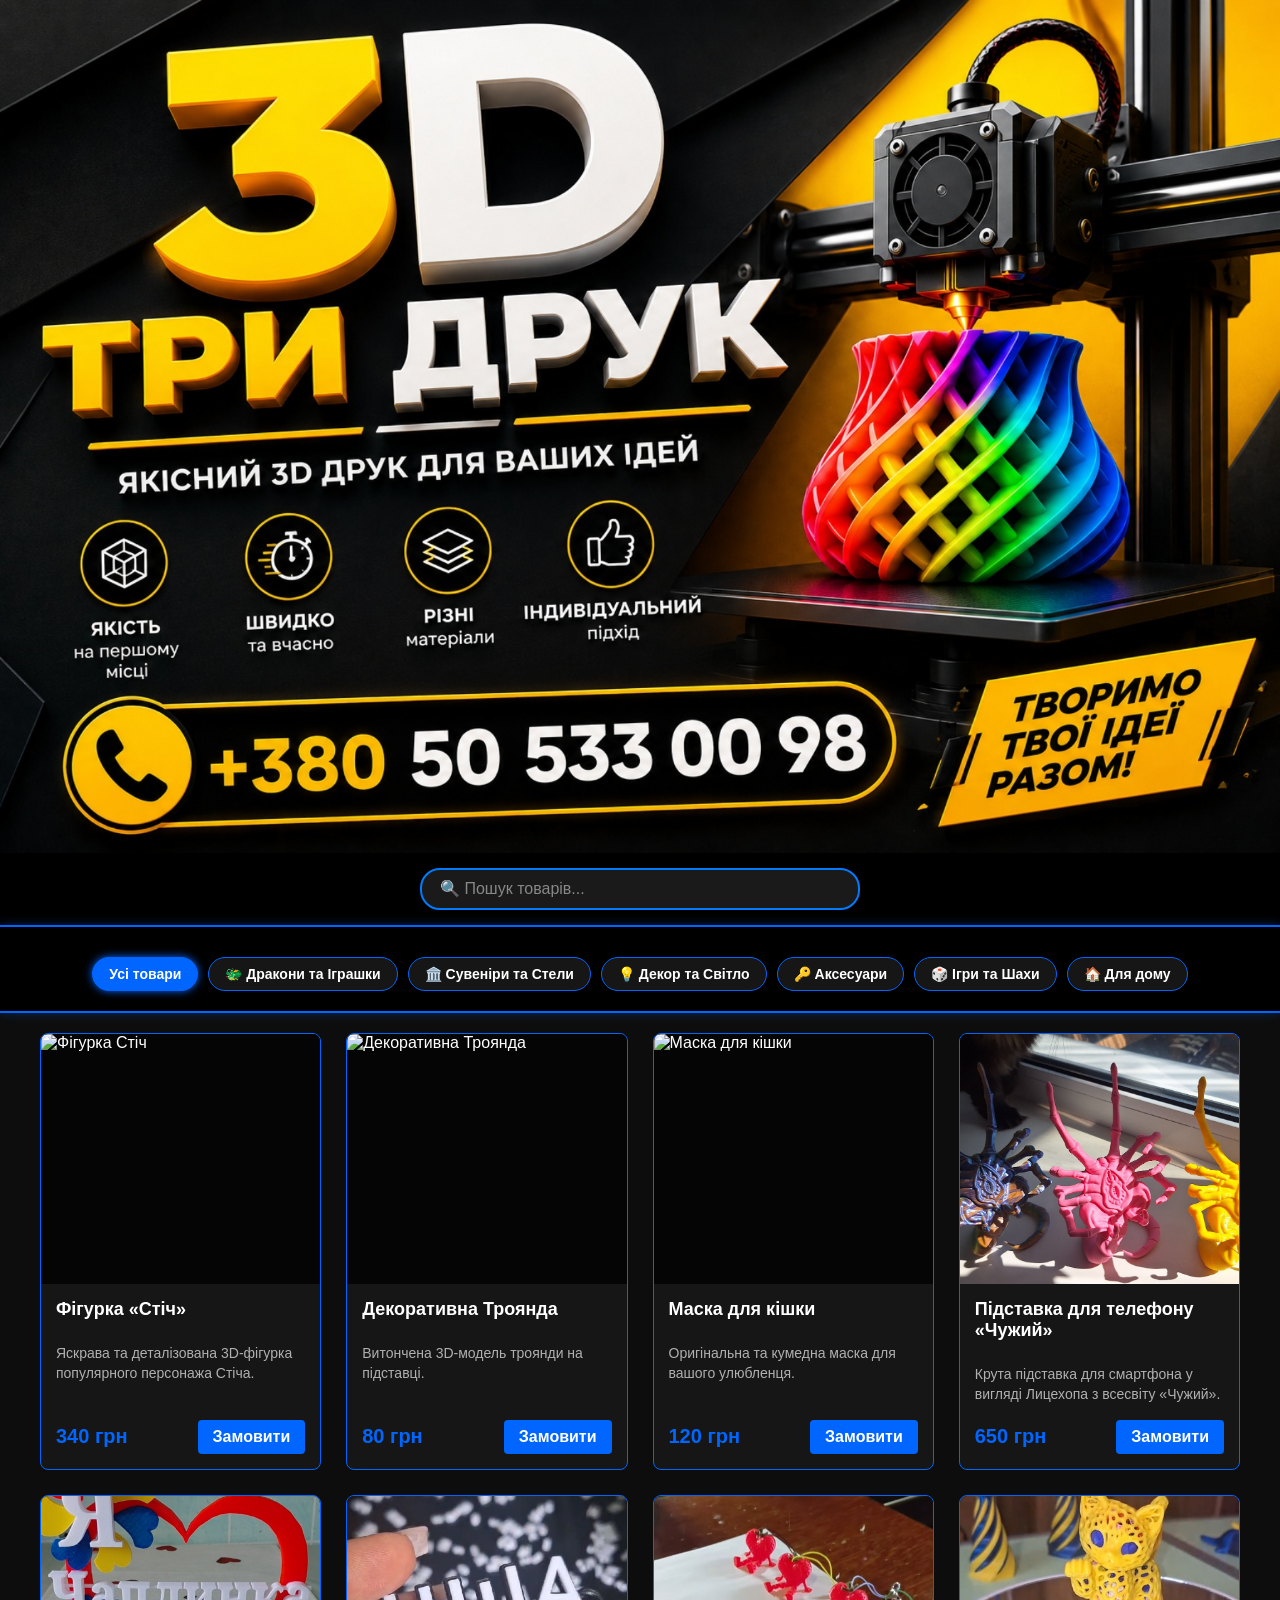
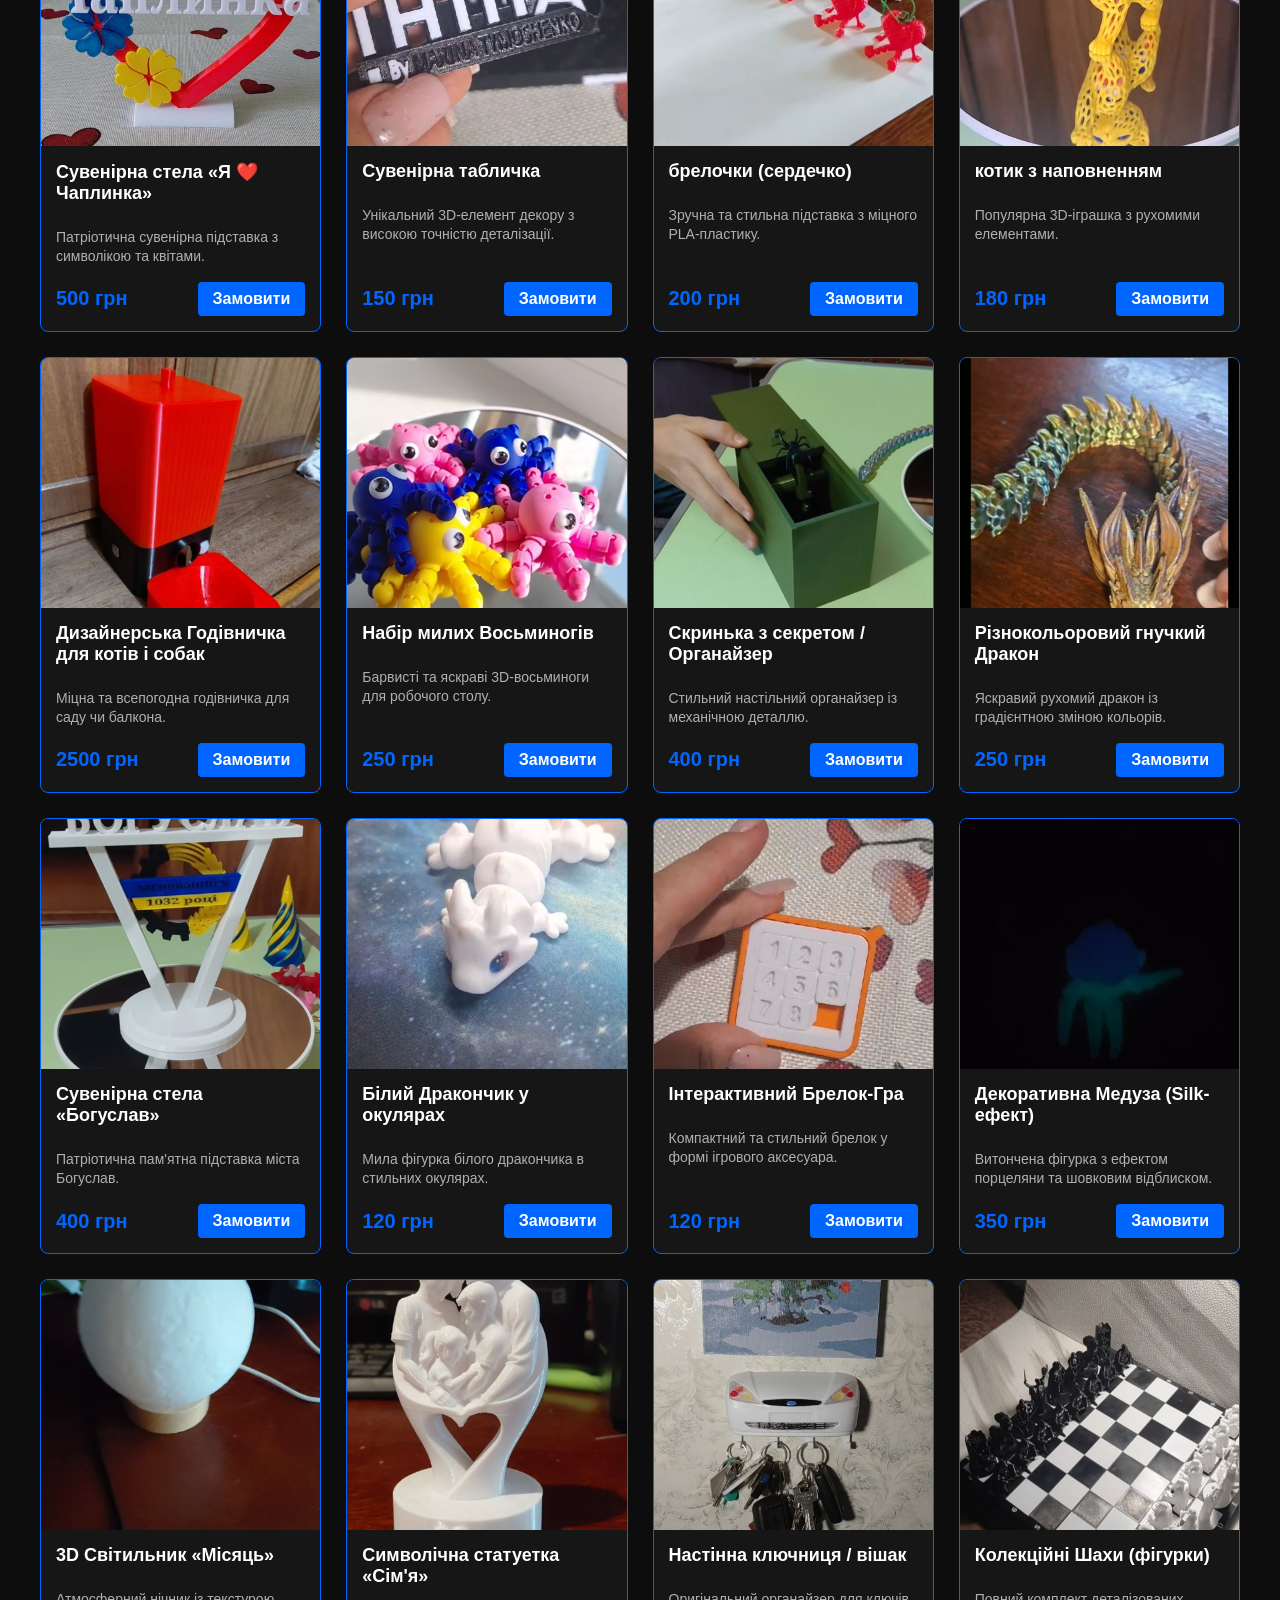
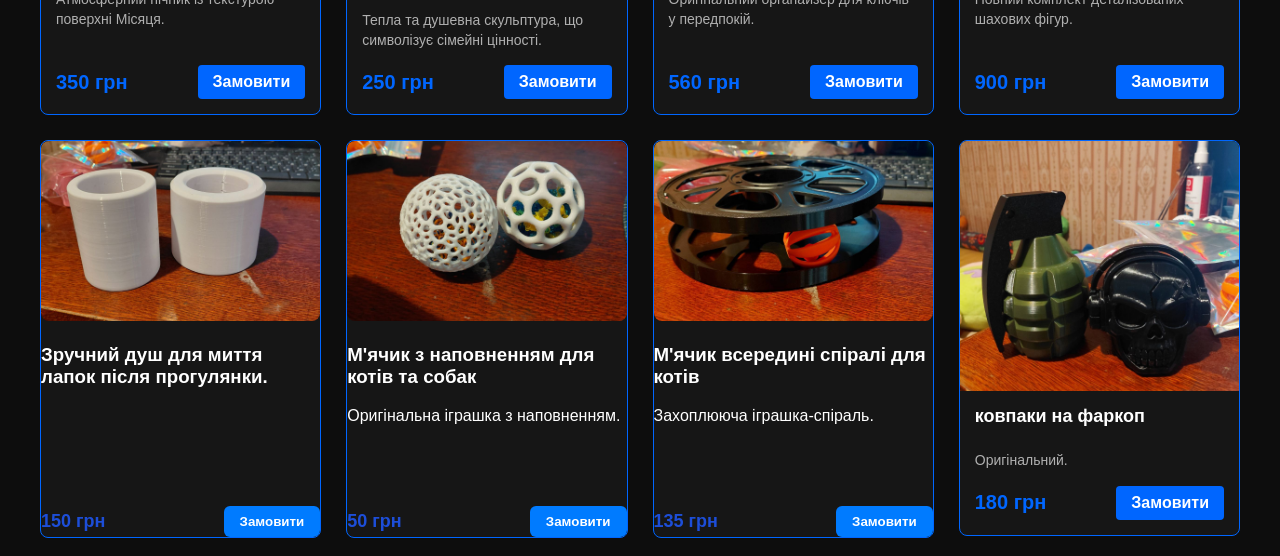
==== commit e0408909: "Update index.html" ====
--- a/index.html
+++ b/index.html
@@ -333,7 +333,7 @@
         <div class="product-info">
           <h2 class="product-title">Дизайнерська Годівничка для котів і собак</h2>
           <p class="product-description">Міцна та всепогодна годівничка для саду чи балкона.</p>
-          <div class="product-bottom"><span class="product-price">1100 грн</span><a
+          <div class="product-bottom"><span class="product-price">2500 грн</span><a
               href="https://wa.me/380505330098?text=Доброго%20дня!%20Хочу%20замовити%20Годівничку" target="_blank"
               class="buy-button">Замовити</a></div>
         </div>
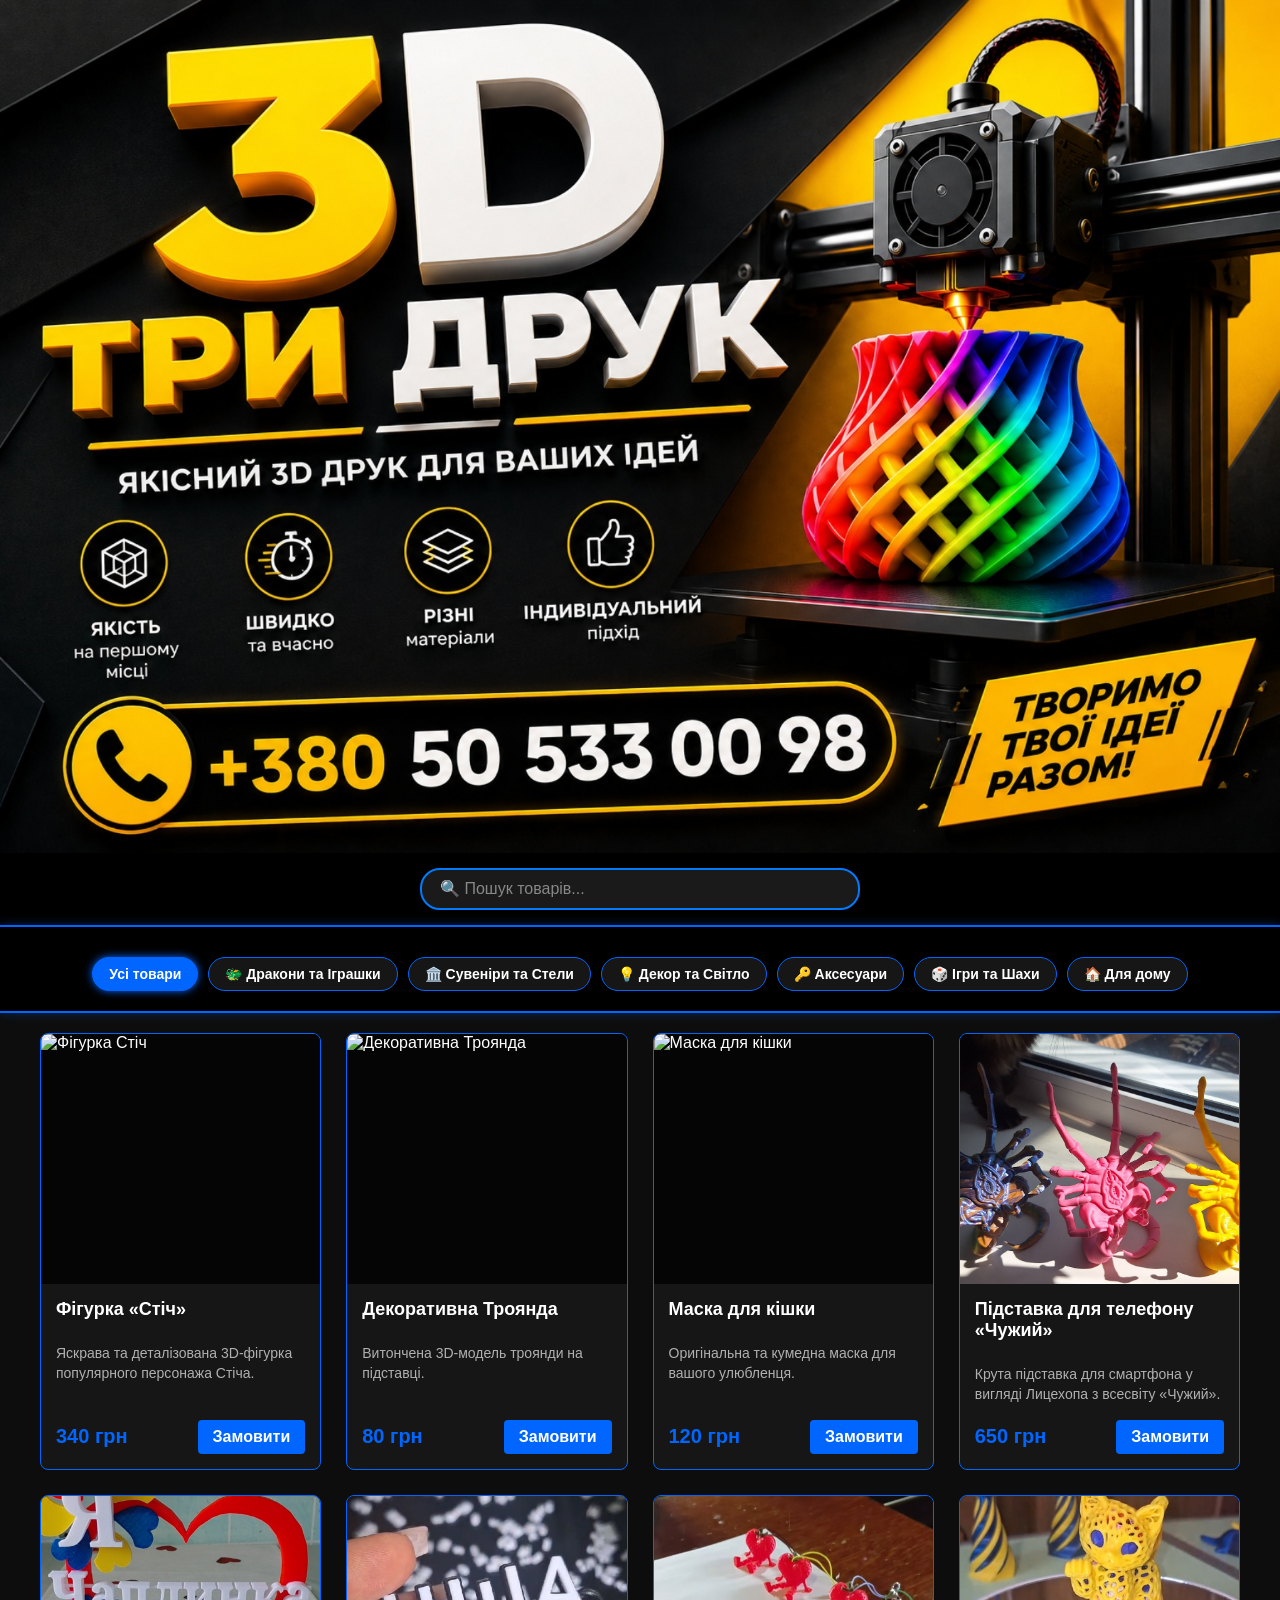
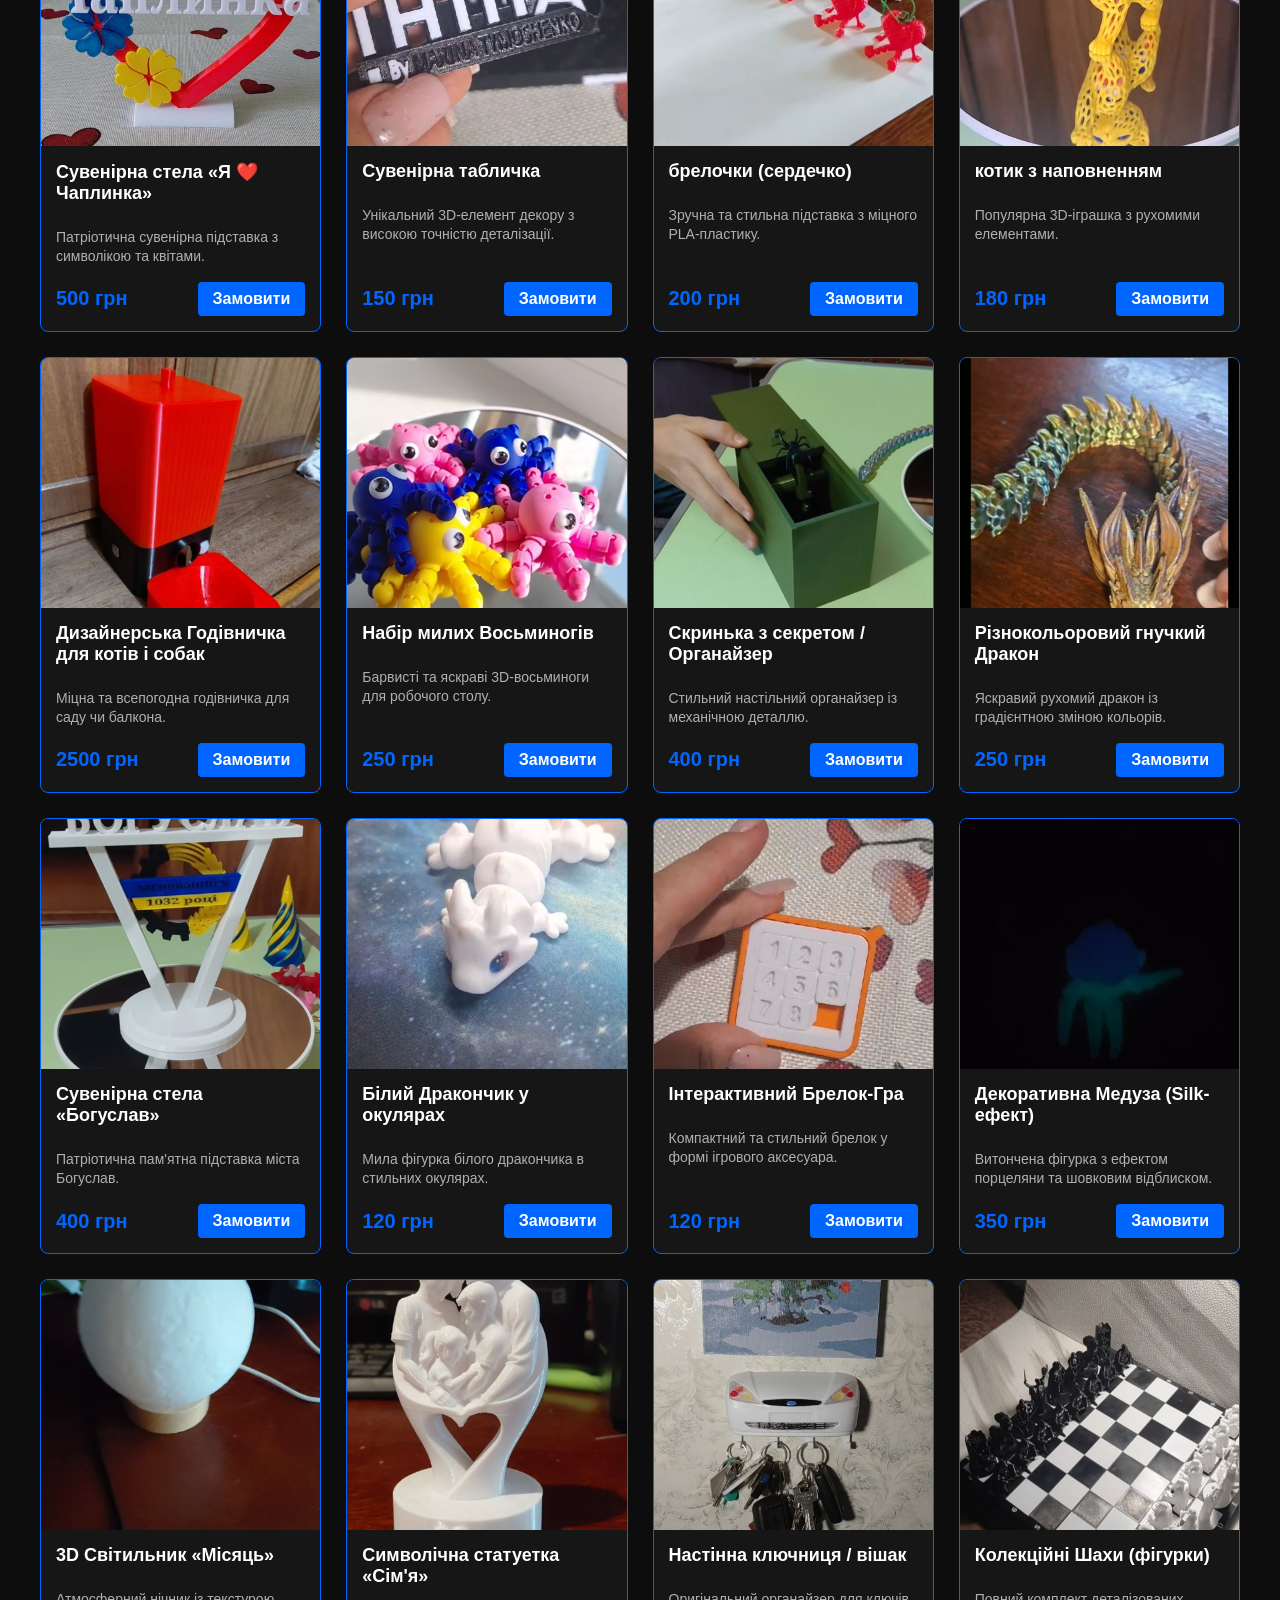
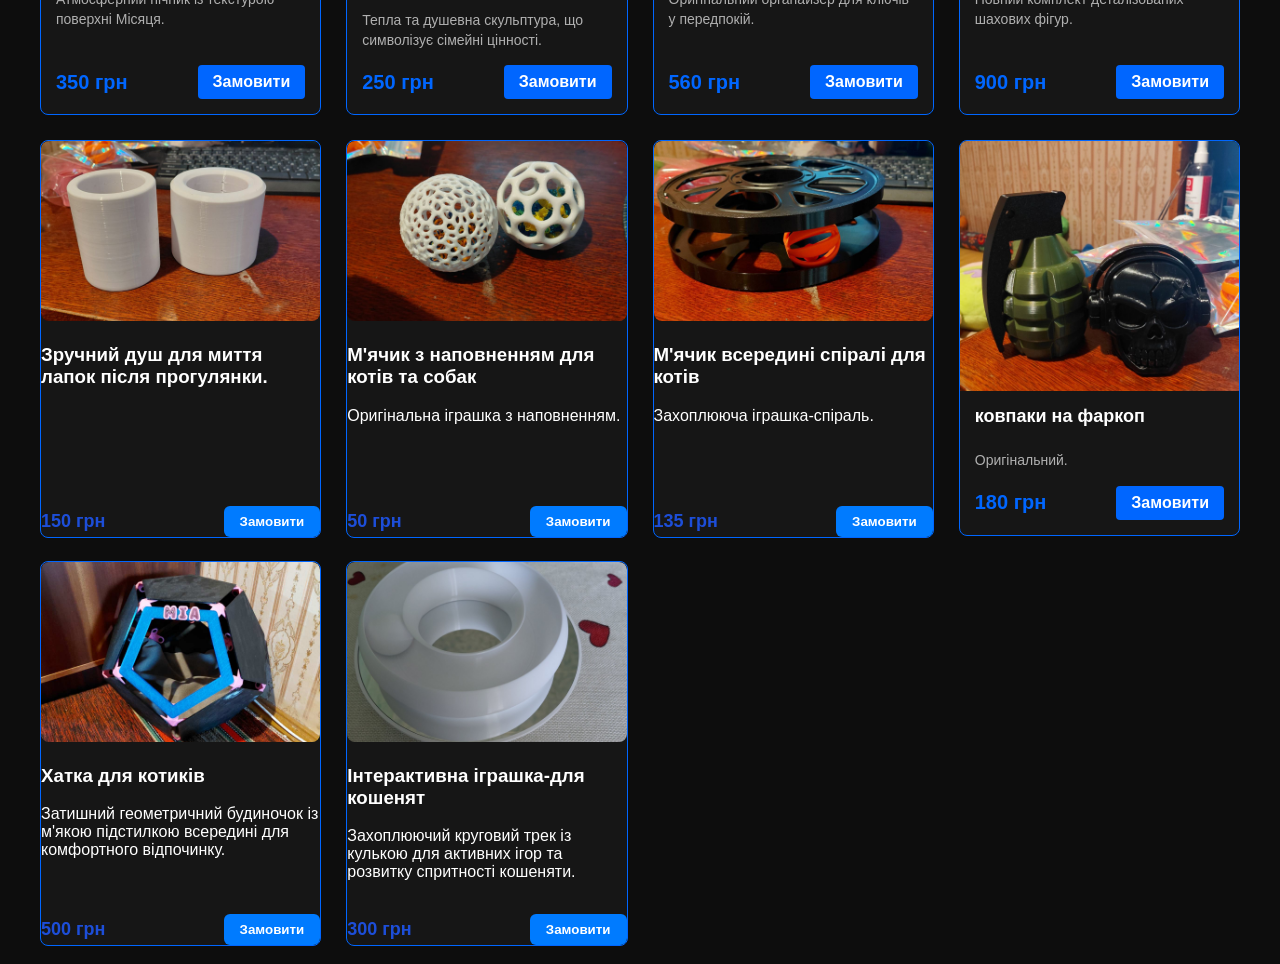
==== commit 7e730956: "про рпо рпо" ====
--- a/index.html
+++ b/index.html
@@ -506,6 +506,29 @@
               target="_blank" class="buy-button">Замовити</a></div>
             </div>
           </div>
+             <div class="product-card" data-category="pets" style="display: flex; flex-direction: column; justify-content: space-between; height: 100%;">
+  <div>
+    <img src="images/20.jpg" alt="Хатка для котиків" style="width: 100%; height: 180px; object-fit: cover; border-radius: 8px;">
+    <h3>Хатка для котиків</h3>
+    <p>Затишний геометричний будиночок із м'якою підстилкою всередині для комфортного відпочинку.</p>
+  </div>
+  <div style="display: flex; justify-content: space-between; align-items: center; margin-top: auto; padding-top: 15px;">
+    <span style="color: #1d4ed8; font-weight: bold; font-size: 18px;">500 грн</span>
+    <button class="btn" onclick="window.open('https://wa.me/38050533098?text=' + encodeURIComponent('Привіт! Я хочу замовити: Хатка для котиків MIA (500 грн)'), '_blank')" style="background-color: #007bff; color: white; border: none; padding: 8px 16px; border-radius: 6px; font-weight: bold; cursor: pointer;">Замовити</button>
+  </div>
+</div>
+
+<div class="product-card" data-category="pets" style="display: flex; flex-direction: column; justify-content: space-between; height: 100%;">
+  <div>
+    <img src="images/21.jpg" alt="Іграшка для кошеняти" style="width: 100%; height: 180px; object-fit: cover; border-radius: 8px;">
+    <h3>Інтерактивна іграшка-для кошенят</h3>
+    <p>Захоплюючий круговий трек із кулькою для активних ігор та розвитку спритності кошеняти.</p>
+  </div>
+  <div style="display: flex; justify-content: space-between; align-items: center; margin-top: auto; padding-top: 15px;">
+    <span style="color: #1d4ed8; font-weight: bold; font-size: 18px;">300 грн</span>
+    <button class="btn" onclick="window.open('https://wa.me/38050533098?text=' + encodeURIComponent('Привіт! Я хочу замовити: Інтерактивна іграшка-трек (300 грн)'), '_blank')" style="background-color: #007bff; color: white; border: none; padding: 8px 16px; border-radius: 6px; font-weight: bold; cursor: pointer;">Замовити</button>
+  </div>
+</div>
       </main>
 
   <script>
@@ -547,4 +570,4 @@
 
 </body>
 
-</html>+</html>
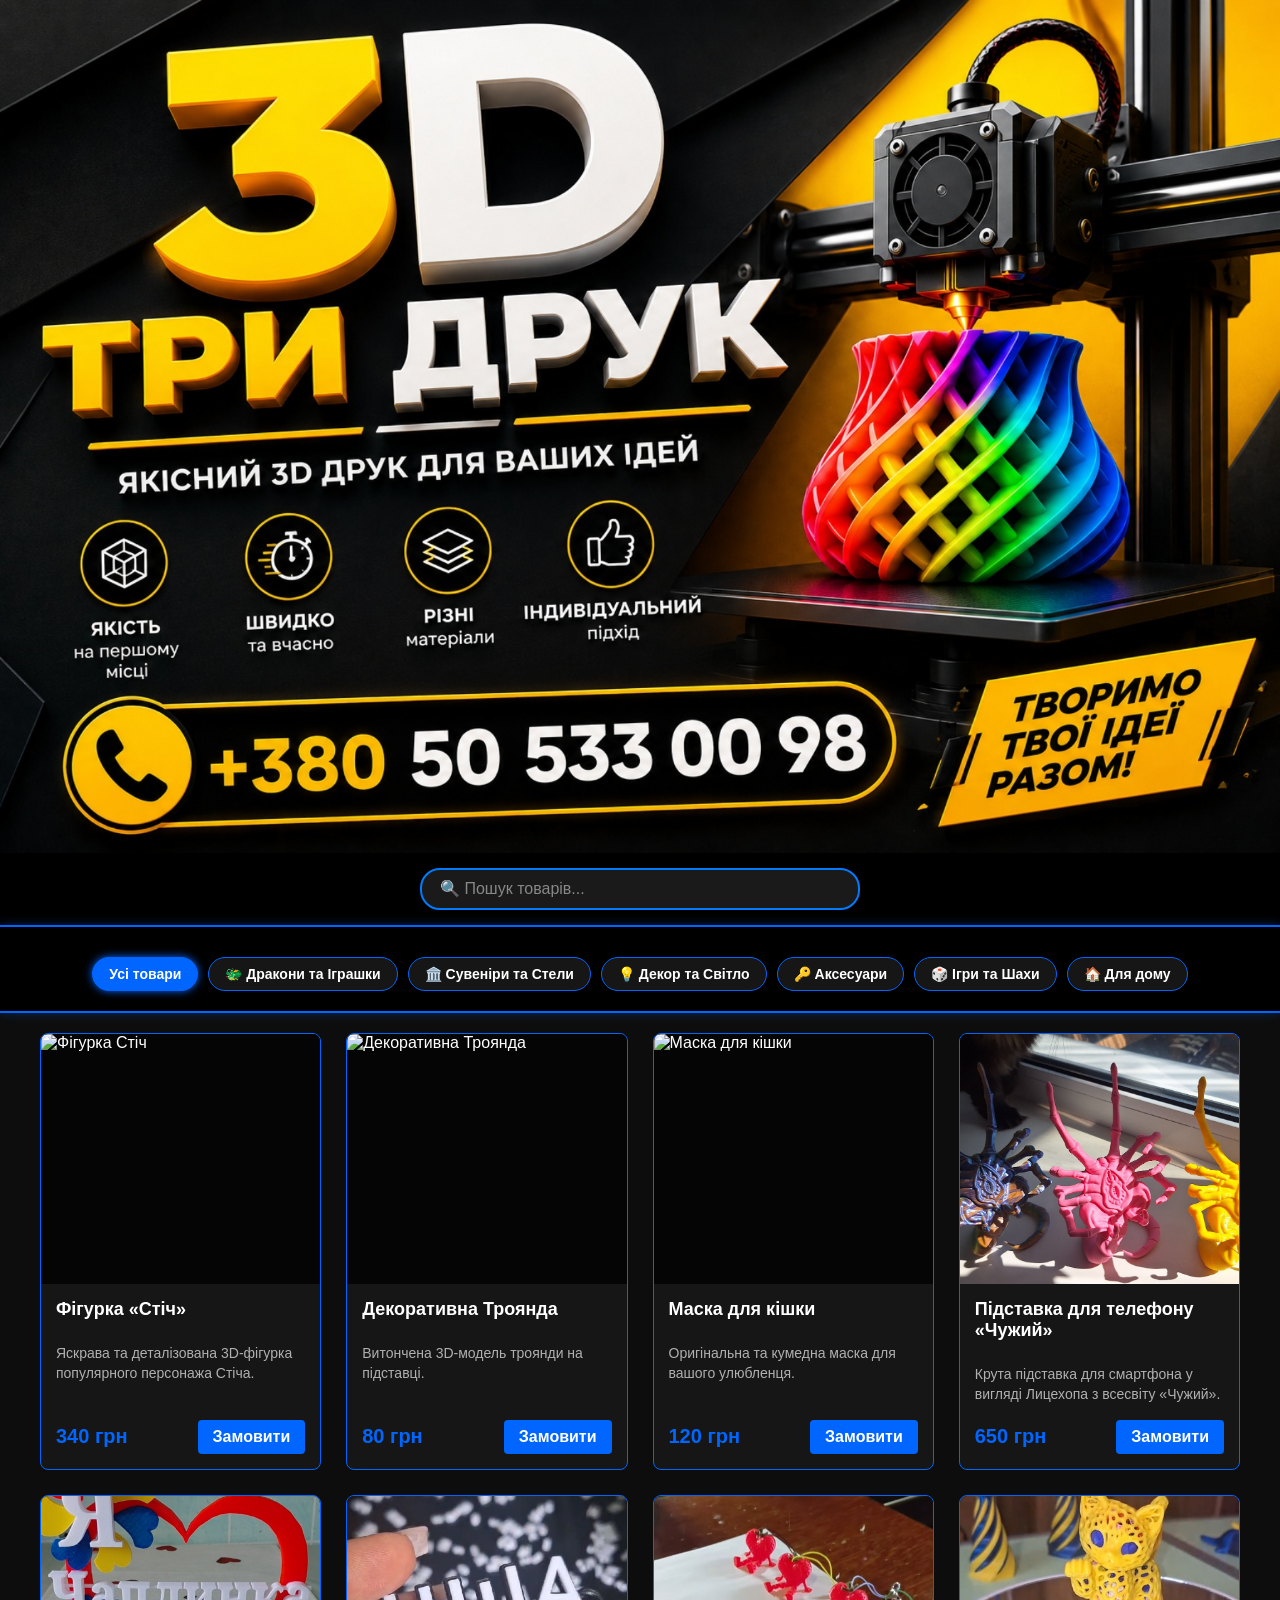
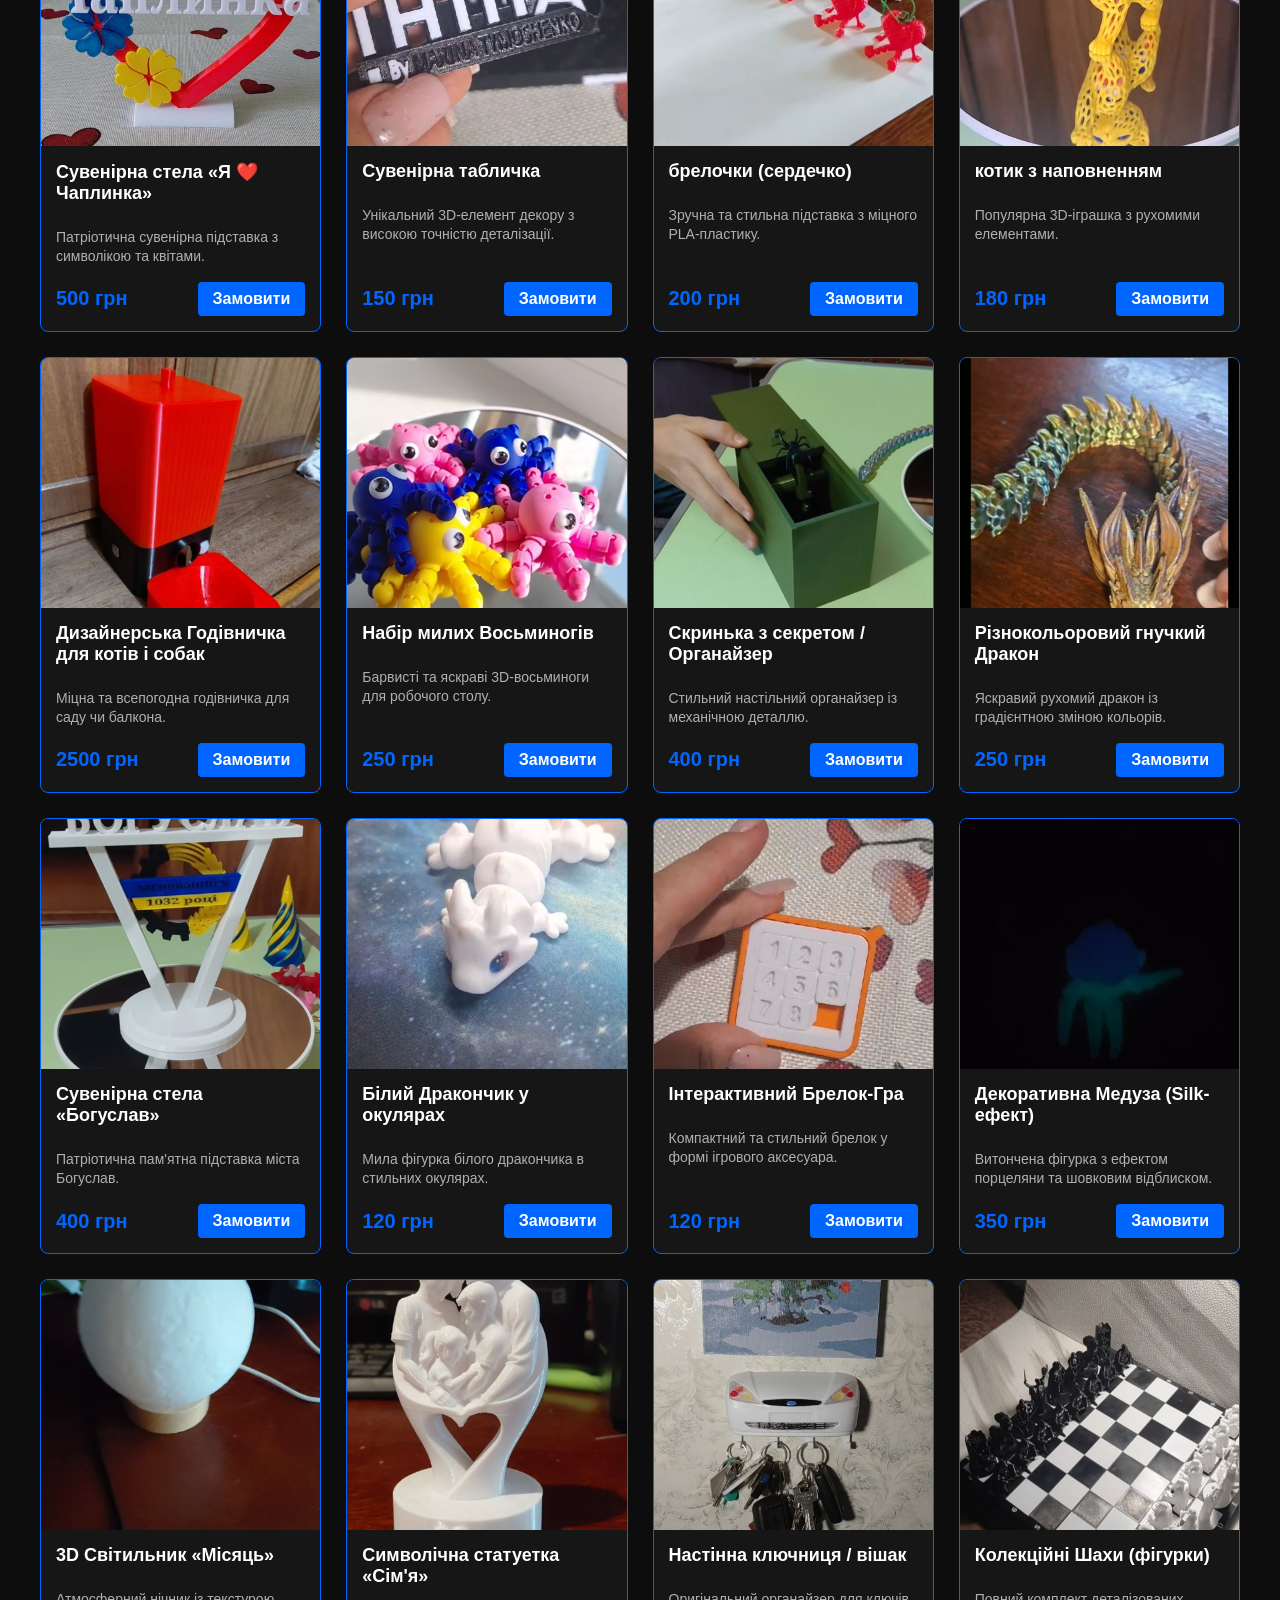
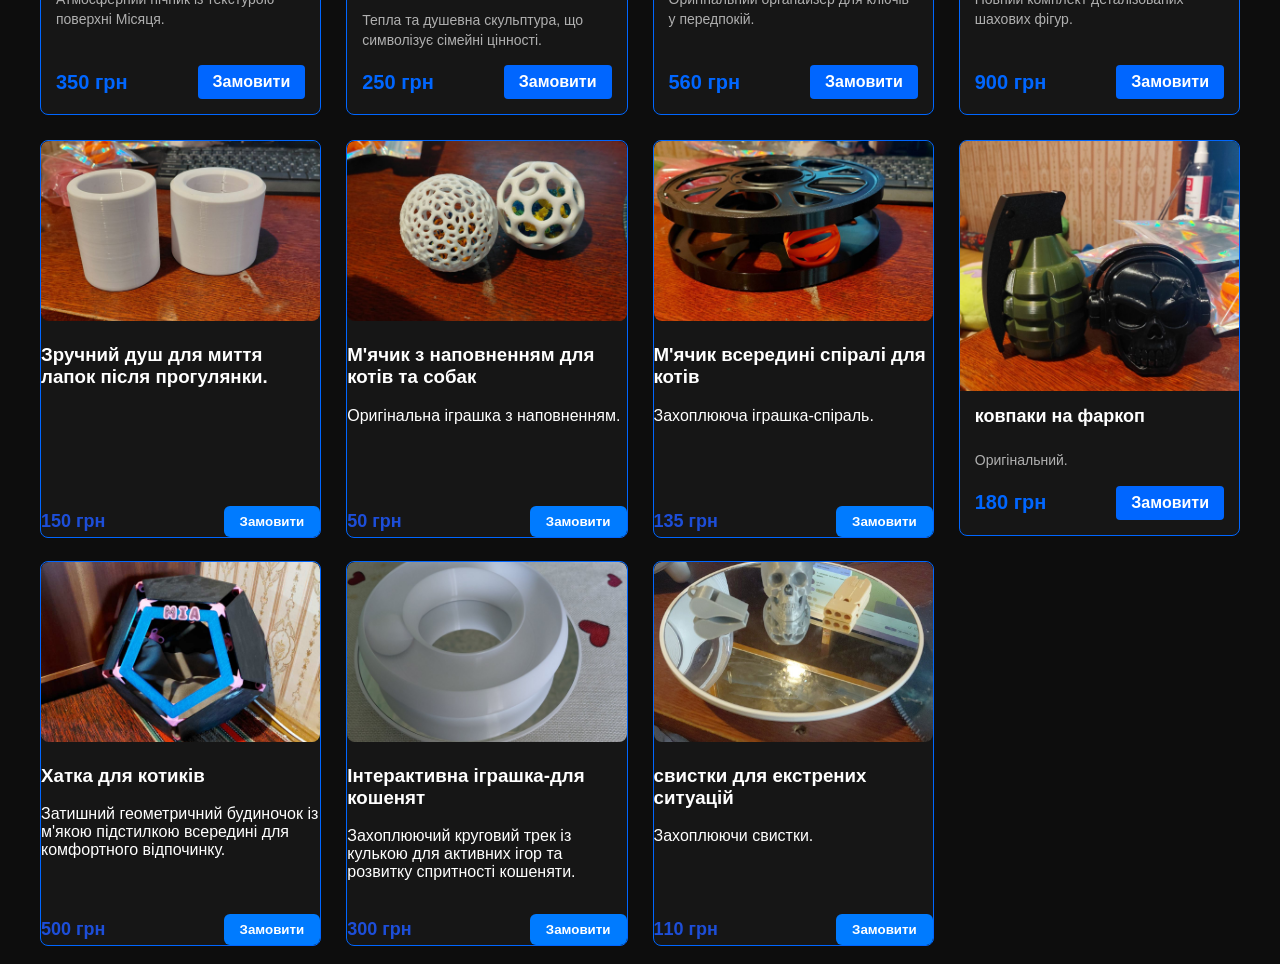
==== commit bfc1de1e: "New tovar" ====
--- a/index.html
+++ b/index.html
@@ -526,6 +526,18 @@
   </div>
   <div style="display: flex; justify-content: space-between; align-items: center; margin-top: auto; padding-top: 15px;">
     <span style="color: #1d4ed8; font-weight: bold; font-size: 18px;">300 грн</span>
+    <button class="btn" onclick="window.open('https://wa.me/38050533098?text=' + encodeURIComponent('Привіт! Я хочу замовити: Інтерактивна іграшка-трек (300 грн)'), '_blank')" style="background-color: #007bff; color: white; border: none; padding: 8px 16px; border-radius: 6px; font-weight: bold; cursor: pointer;">Замовити</button>
+  </div>
+</div>
+
+<div class="product-card" data-category="home" style="display: flex; flex-direction: column; justify-content: space-between; height: 100%;">
+  <div>
+    <img src="images/22.jpg" alt="Іграшка для кошеняти" style="width: 100%; height: 180px; object-fit: cover; border-radius: 8px;">
+    <h3>свистки для екстрених ситуацій</h3>
+    <p>Захоплюючи свистки.</p>
+  </div>
+  <div style="display: flex; justify-content: space-between; align-items: center; margin-top: auto; padding-top: 15px;">
+    <span style="color: #1d4ed8; font-weight: bold; font-size: 18px;">110 грн</span>
     <button class="btn" onclick="window.open('https://wa.me/38050533098?text=' + encodeURIComponent('Привіт! Я хочу замовити: Інтерактивна іграшка-трек (300 грн)'), '_blank')" style="background-color: #007bff; color: white; border: none; padding: 8px 16px; border-radius: 6px; font-weight: bold; cursor: pointer;">Замовити</button>
   </div>
 </div>
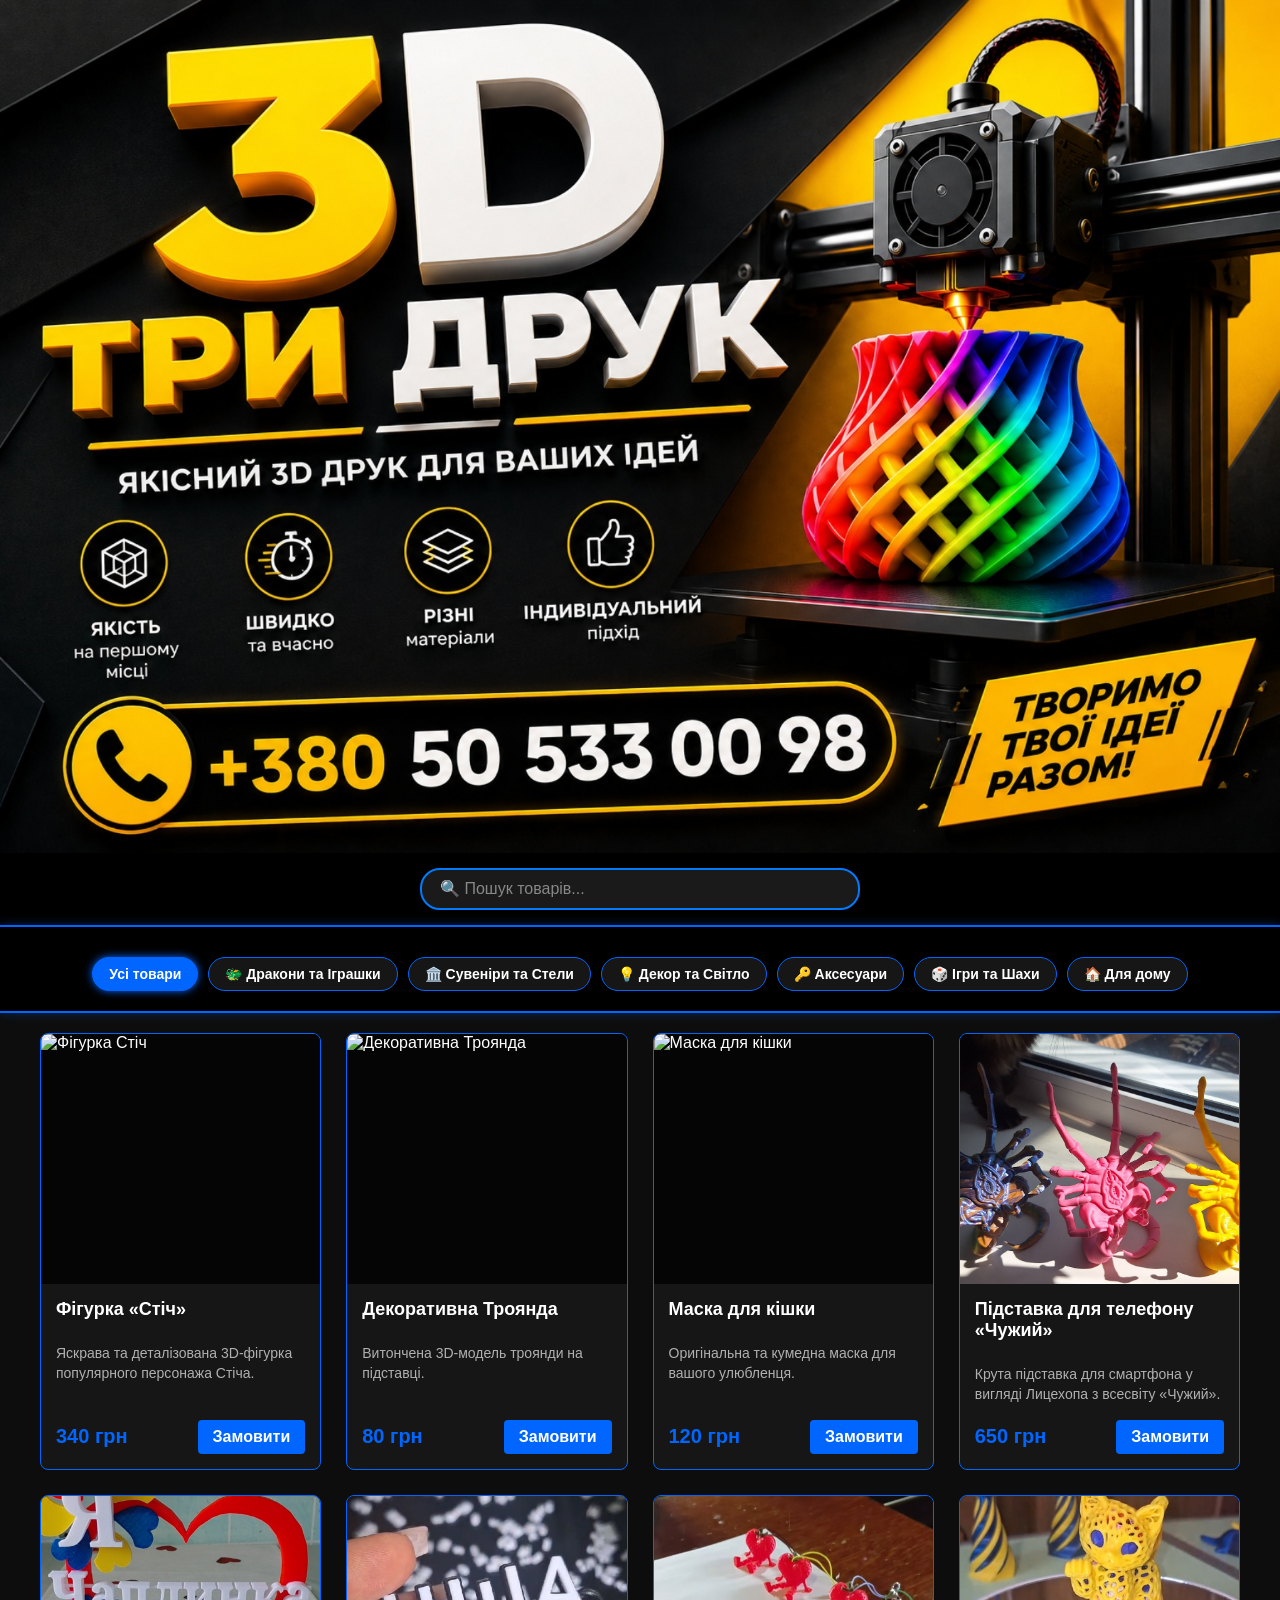
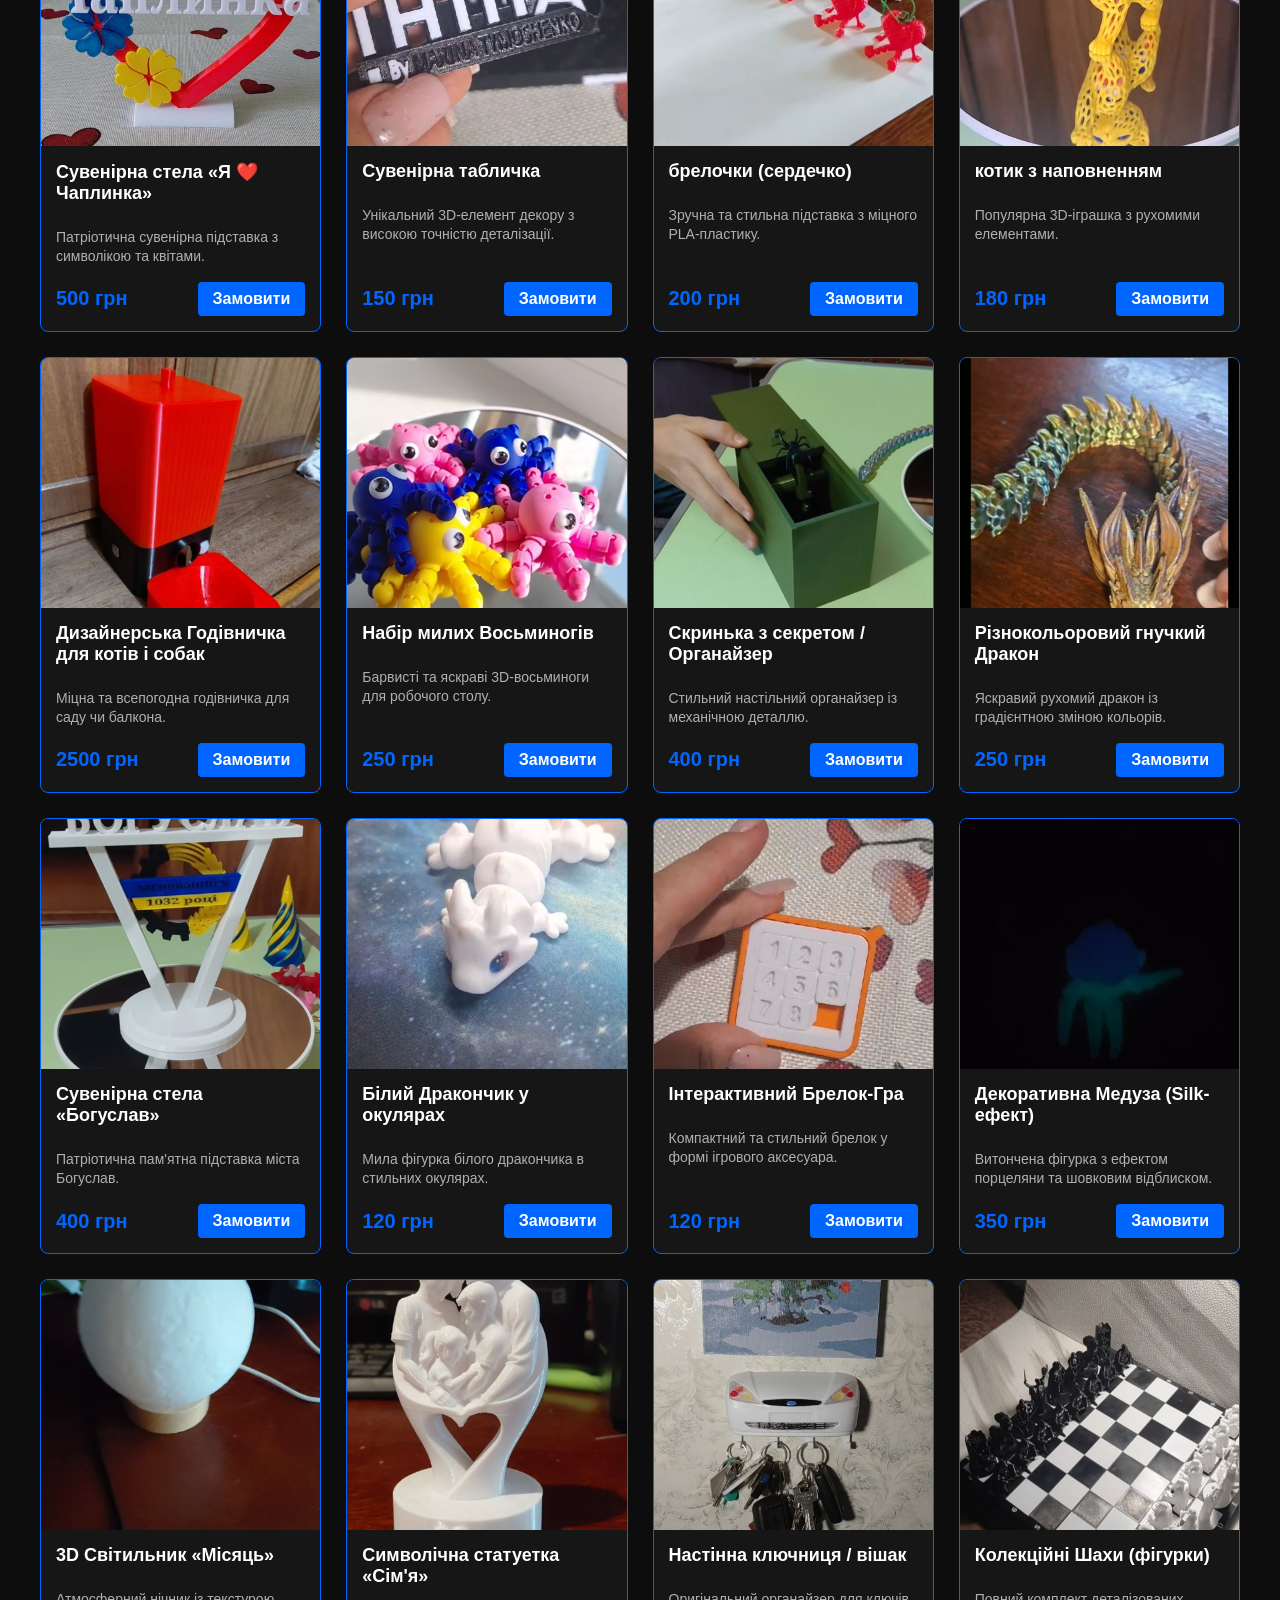
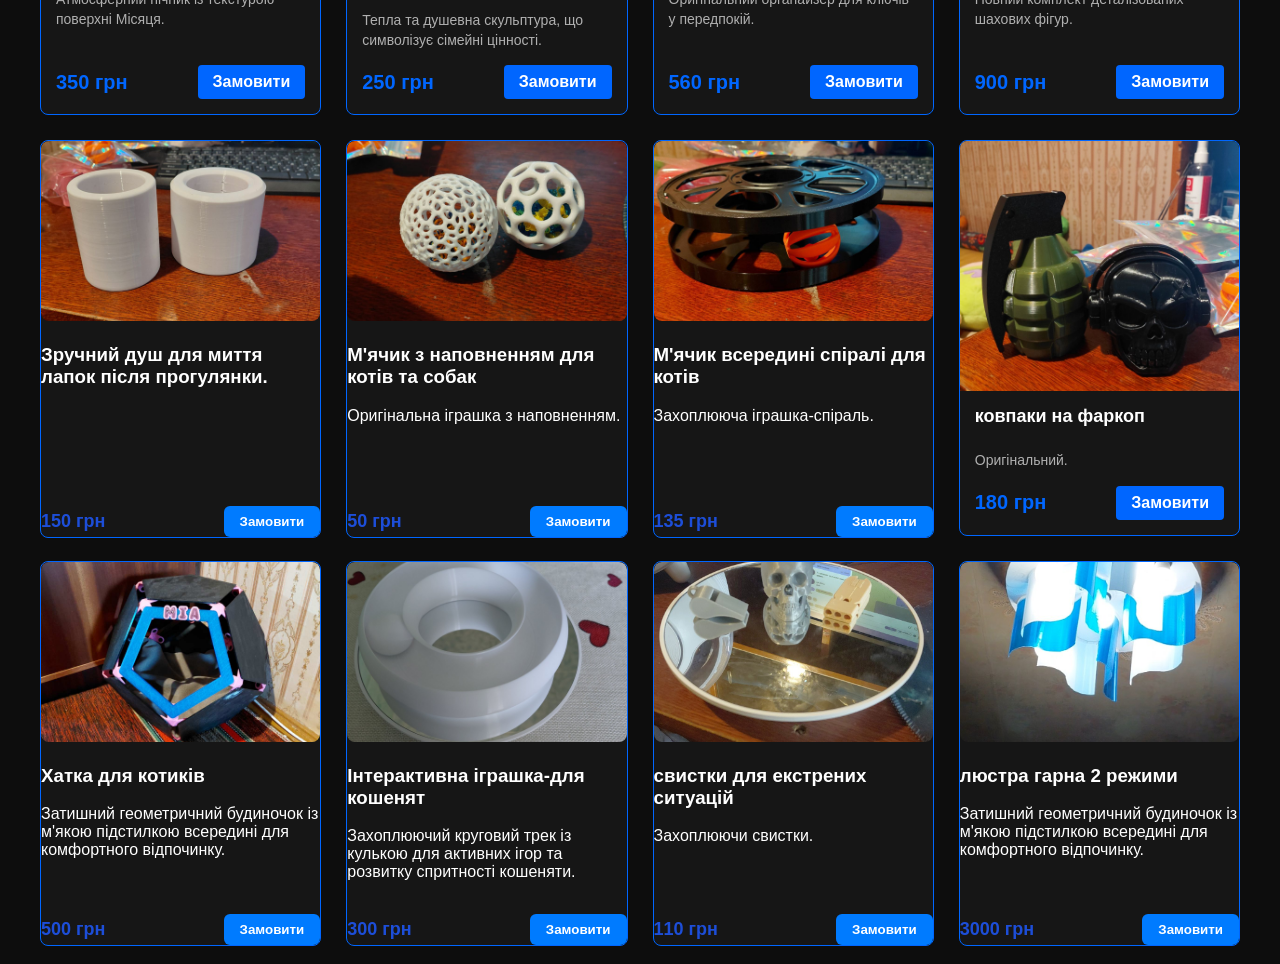
==== commit 0e4152a7: "rrrrrrrr" ====
--- a/index.html
+++ b/index.html
@@ -539,6 +539,18 @@
   <div style="display: flex; justify-content: space-between; align-items: center; margin-top: auto; padding-top: 15px;">
     <span style="color: #1d4ed8; font-weight: bold; font-size: 18px;">110 грн</span>
     <button class="btn" onclick="window.open('https://wa.me/38050533098?text=' + encodeURIComponent('Привіт! Я хочу замовити: Інтерактивна іграшка-трек (300 грн)'), '_blank')" style="background-color: #007bff; color: white; border: none; padding: 8px 16px; border-radius: 6px; font-weight: bold; cursor: pointer;">Замовити</button>
+  </div>
+</div>
+
+<div class="product-card" data-category="home" style="display: flex; flex-direction: column; justify-content: space-between; height: 100%;">
+  <div>
+    <img src="images/23.jpg" alt="люстра гарна 2 режими" style="width: 100%; height: 180px; object-fit: cover; border-radius: 8px;">
+    <h3>люстра гарна 2 режими</h3>
+    <p>Затишний геометричний будиночок із м'якою підстилкою всередині для комфортного відпочинку.</p>
+  </div>
+  <div style="display: flex; justify-content: space-between; align-items: center; margin-top: auto; padding-top: 15px;">
+    <span style="color: #1d4ed8; font-weight: bold; font-size: 18px;">3000 грн</span>
+    <button class="btn" onclick="window.open('https://wa.me/38050533098?text=' + encodeURIComponent('Привіт! Я хочу замовити: Хатка для котиків MIA (500 грн)'), '_blank')" style="background-color: #007bff; color: white; border: none; padding: 8px 16px; border-radius: 6px; font-weight: bold; cursor: pointer;">Замовити</button>
   </div>
 </div>
       </main>
